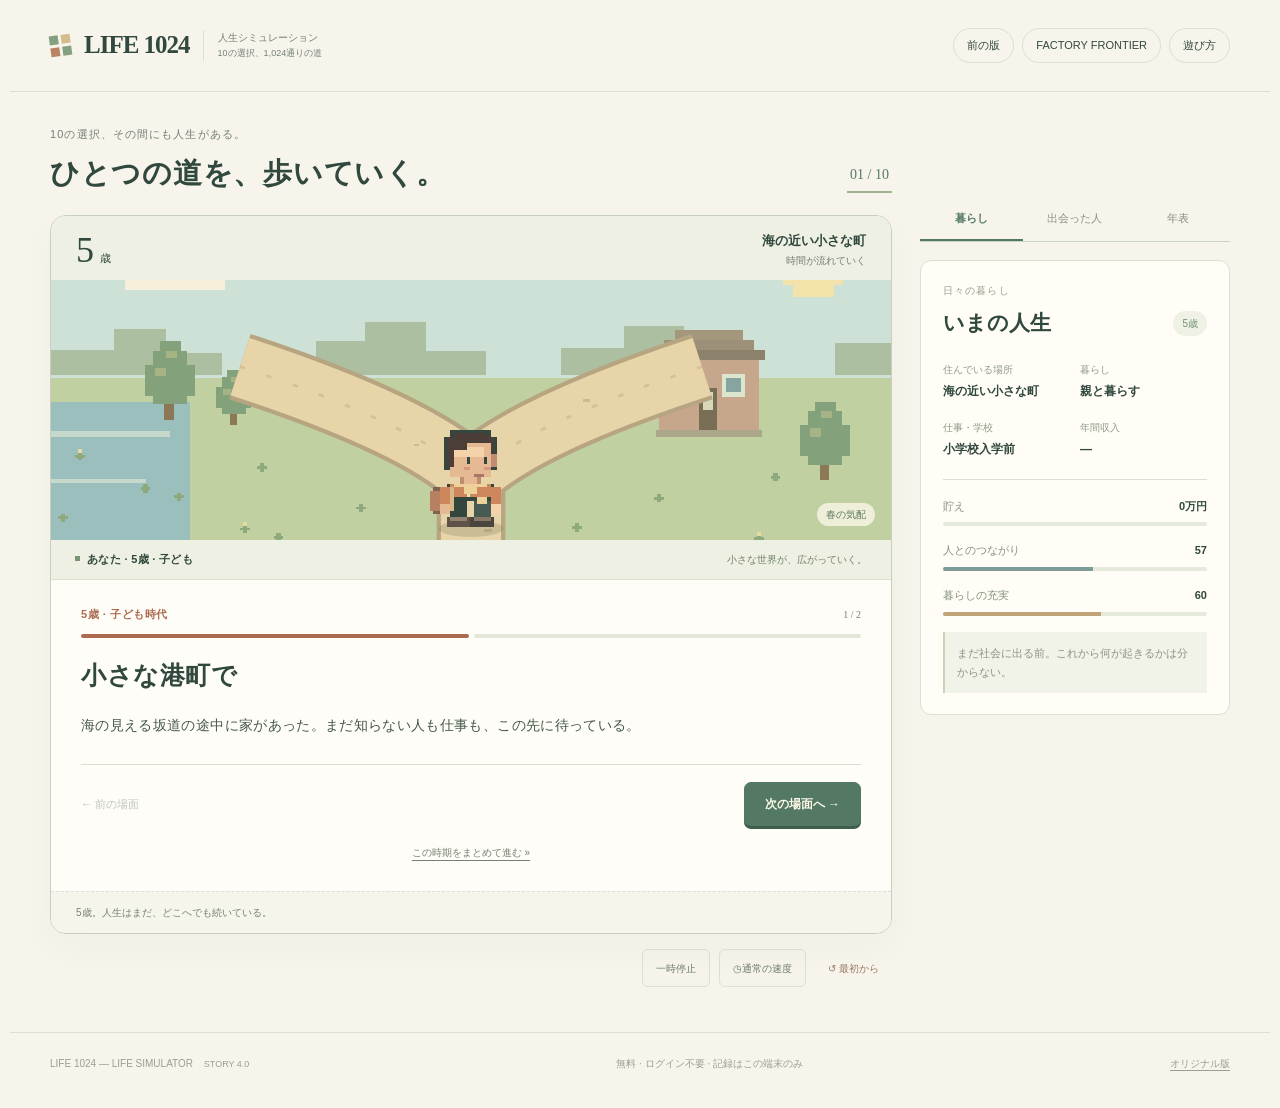
==== games/one-of-1024/index.html @ b49821a4 "Polish LIFE 1024 pixel world and reading UI; introduce characters before their story arcs" ====
<!doctype html>
<html lang="ja">
<head>
<meta charset="utf-8"><meta name="viewport" content="width=device-width,initial-scale=1">
<meta name="theme-color" content="#f3efe4">
<meta name="description" content="LIFE 1024 — 5歳から人生が自動で進み、10回の分かれ道から1,024通りの未来が生まれる無料の人生シミュレーション。ログイン不要。">
<title>LIFE 1024｜人生シミュレーション</title>
<link rel="stylesheet" href="./life-ui.css?v=4.0">
</head>
<body>
<div class="app">
<header class="topbar">
 <a class="brand" href="./"><span class="brand-icon" aria-hidden="true"><i></i><i></i><i></i><i></i></span><span class="brand-mark">LIFE 1024</span><span class="brand-detail">人生シミュレーション<small>10の選択、1,024通りの道</small></span></a>
 <div class="nav">
  <a href="./version-1-3.html" class="nav-item old-link">前の版</a>
  <a href="../../" class="nav-item parent-link">FACTORY FRONTIER</a>
  <button id="helpBtn" type="button" class="nav-item">遊び方</button>
 </div>
</header>
<main class="layout">
<section class="play" aria-label="人生の時間">
 <div class="play-top"><div><span class="eyebrow">10の選択、その間にも人生がある。</span><h1>ひとつの道を、歩いていく。</h1></div><span class="count" id="count">01 / 10</span></div>
 <div class="stage" id="stage" data-world="coast">

  <div class="stage-info"><div class="stage-date"><span id="age">5</span><small>歳</small></div><div class="stage-place"><strong id="place">小さな港町</strong><span id="phaseLabel">人生が始まる</span></div></div>
<div class="walker-scene" id="walkerScene" role="img" aria-label="人生の道を歩く主人公">
  <svg class="walker-road" viewBox="0 0 600 260" preserveAspectRatio="xMidYMid slice" aria-hidden="true">
    <g id="pixelLandscape" shape-rendering="crispEdges"></g>
    <path d="M300 277 V177 Q260 140 135 99 M300 177 Q340 140 465 99" fill="none" stroke="#b6a580" stroke-width="49"/>
    <path d="M300 277 V177 Q260 140 135 99 M300 177 Q340 140 465 99" fill="none" stroke="#e7d4a8" stroke-width="43"/>
    <path id="routeLeft" class="road-fork" d="M300 177 Q260 140 135 99"/>
    <path id="routeRight" class="road-fork" d="M300 177 Q340 140 465 99"/>
    <g fill="#ccba92" shape-rendering="crispEdges"><rect x="286" y="236" width="4" height="2"/><rect x="309" y="215" width="6" height="2"/><rect x="259" y="154" width="4" height="2"/><rect x="380" y="122" width="5" height="2"/></g>
    <g id="walkerPawn" transform="translate(300 226)"><ellipse cy="1" rx="23" ry="6" fill="#4d6049" opacity=".2"/><g id="walkerPixels" shape-rendering="crispEdges"></g></g>
  </svg>
  <span id="seasonLabel" class="season-label">春の気配</span>
 </div>
 <div class="avatar-ribbon"><span class="avatar-caption" id="avatarCaption">あなた · 5歳</span><span id="routeHint">まだ、どこへでも行ける。</span></div>
  <div id="travel" class="travel">
    <div class="scene-meta"><div class="travel-kicker" id="travelKicker">5歳 — あの日のこと</div><span id="beatCount" class="beat-count">1 / 2</span></div><div id="beatTrack" class="beat-track" aria-label="この時期の出来事"></div>
    <h2 id="travelTitle">まだ、どんな未来も知らない。</h2>
    <p id="travelBody"></p><button id="scenePerson" class="scene-person hidden" type="button"></button>
    <div class="travel-bottom"><button id="prevBeat" class="text-button" type="button">← 前の場面</button><button id="nextBeat" class="primary" type="button">次の場面へ →</button></div><button id="skip" class="skip" type="button">この時期をまとめて進む »</button>
  </div>
  <div id="fork" class="fork hidden">
    <div class="fork-caption" id="forkCaption">人生の分かれ道</div><h2 class="fork-head" id="forkHead">6歳 — 最初の分かれ道</h2>
    <button class="fork-card left" id="choice0" type="button"><span class="fork-index">A <span>左の道</span></span><strong id="choiceTitle0"></strong><span id="choiceSub0" class="fork-desc"></span><span class="fork-arrow">この道へ進む ↗</span></button>
    <button class="fork-card right" id="choice1" type="button"><span class="fork-index">B <span>右の道</span></span><strong id="choiceTitle1"></strong><span id="choiceSub1" class="fork-desc"></span><span class="fork-arrow">この道へ進む ↗</span></button>
    <p class="fork-question" id="forkQuestion">どちらの道を選ぶ？</p><button id="forkPerson" class="scene-person hidden" type="button"></button>
  </div>
  <div id="ending" class="ending hidden"><div class="ending-eyebrow">THE LIFE THAT HAPPENED</div><h2 id="endingTitle">一つの人生が終わった。</h2><p id="endingText"></p><div class="ending-actions"><button id="retry" class="primary" type="button">別の人生を生きる <span>↗</span></button><button id="compareBtn" class="ghost" type="button">前の人生と比較</button></div></div>
  <div class="road-footer" id="roadFooter">5歳のある日。人生はまだ、どこへでも続いている。</div>
 </div>
 <div class="understage"><div class="understory"><div class="under-kicker">いま起きたこと</div><p id="latest">時間が進むと、人生にいろいろなことが起きます。</p></div><div class="play-control"><button id="pause" class="speed-btn" type="button" aria-pressed="false">一時停止</button><button class="speed-btn" id="speed" type="button"><span id="speedSymbol">◷</span><span id="speedLabel">通常の速度</span></button><button class="sound-free" id="restart" type="button">↺ 最初から</button></div></div>
</section>
<aside class="sidebar" data-side="current">
 <div class="sidebar-tabs" role="tablist" aria-label="人生の情報"><button id="tab-current" role="tab" aria-controls="panel-current" aria-selected="true" data-panel="current">暮らし</button><button id="tab-people" role="tab" aria-controls="panel-people" aria-selected="false" data-panel="people" tabindex="-1">出会った人</button><button id="tab-journey" role="tab" aria-controls="panel-journey" aria-selected="false" data-panel="journey" tabindex="-1">年表</button></div>
 <section class="panel people" id="panel-people" role="tabpanel" aria-labelledby="tab-people" hidden><div class="panel-kicker">一緒に時間を重ねる人</div><h2>出会った人</h2><div id="castList"></div></section>
  <section class="panel current" id="panel-current" role="tabpanel" aria-labelledby="tab-current"><div class="panel-kicker">日々の暮らし</div><div class="panel-title"><h2>いまの人生</h2><span class="panel-age" id="sideAge">5歳</span></div>
   <div class="identity">
    <div><span>住んでいる場所</span><strong id="sidePlace">小さな港町</strong></div>
    <div><span>暮らし</span><strong id="sideHome">親と暮らす</strong></div>
    <div><span>仕事・学校</span><strong id="sideJob">小学校入学前</strong></div>
    <div><span>年間収入</span><strong id="sideIncome">—</strong></div>
   </div>
   <div class="vitals">
    <div class="vital"><div class="vital-head"><span>貯え</span><b id="saveValue">0万円</b></div><div class="vital-bar"><i id="saveBar"></i></div></div>
    <div class="vital"><div class="vital-head"><span>人とのつながり</span><b id="bondValue">62</b></div><div class="vital-bar"><i id="bondBar"></i></div></div>
    <div class="vital"><div class="vital-head"><span>暮らしの充実</span><b id="joyValue">65</b></div><div class="vital-bar"><i id="joyBar"></i></div></div>
   </div>
   <button id="peopleShortcut" class="people-shortcut hidden" type="button"></button><div class="life-snapshot" id="lifeSnapshot">まだ何者でもない。ここから人生が形になっていきます。</div>
  </section>
  <section class="panel journey" id="panel-journey" role="tabpanel" aria-labelledby="tab-journey" hidden><div class="panel-kicker">ここまでの年月</div><div class="panel-title"><h2>ここまでの道</h2><span class="found" id="found">0 / 1,024</span></div>
    <p class="journey-sub">通ってきた道を押すと、そこから別の人生へ進めます。</p>
    <div class="thread" id="thread"></div>
    <div class="chapters" id="chapters"><p class="empty">まだ人生の記録はありません。</p></div>
  </section>
  <section class="panel collection" id="comparisonPanel" hidden><div class="panel-kicker">もうひとつの人生</div><h2>もし別の道だったら</h2><p>結末まで到達すると、以前の人生と違いを比べられます。選んだ道の記録はこの端末に保存されます。</p><div id="compare" class="compare">初めての人生が進行中です。</div></section>
</aside>
</main>
<footer class="footer"><span>LIFE 1024 — LIFE SIMULATOR <small>STORY 4.0</small></span><span>無料 · ログイン不要 · 記録はこの端末のみ</span><a href="./classic.html">オリジナル版</a></footer>
</div>
<dialog id="helpDialog"><h2>遊び方</h2><p>主人公は年齢と職業に合わせて姿を変え、選んだ道へ歩きます。登場人物は出会いの場面から登場し、「出会った人」で紹介を読み返せます。人生は子ども時代から自動で進みます。「一時停止」で文章をゆっくり読めます。途中で道が二つに分かれたときだけ、どちらへ進むかを選びます。</p><p>選択は10回。幼少期から8つの物語へ分かれ、それぞれの7回の選択が暮らしと後の事件に残ります。8 × 128 ＝ 1,024通りの人生の記録が生まれます。共通する舞台や事件も、選んだ対応とその結果が異なります。</p><p>人間関係、暮らし、仕事、住む場所、お金は、過去の選択とその後の出来事で変わっていきます。「次の場面へ」で一つずつ進められます。「この時期をまとめて進む」で選択まで移動できます。</p><p>この版の記録は旧版と分けて保存されます。前の道を押すと、その地点から別の人生を生き直せます。過去の結果はブラウザーに保存されます。</p><button id="closeHelp" type="button" class="primary">閉じる</button></dialog>
<script src="./life-v2-data.js?v=2.1"></script>
<script src="./life-v3-stories.js?v=4.0"></script>
<script src="./life-connections.js?v=4.0"></script>
<script src="./life-world.js?v=4.0"></script>
<script src="./life-avatar.js?v=4.0"></script>
<script src="./life-v2.js?v=4.0"></script>
</body></html>
---- games/one-of-1024/life-ui.css ----
:root{--paper:#f7f4eb;--card:#fffdf7;--ink:#30483d;--muted:#748074;--line:#dedfd0;--green:#537964;--sage:#e4eadc;--rust:#ac6b50;--serif:Georgia,'Yu Mincho','Hiragino Mincho ProN',serif;--sans:'Hiragino Kaku Gothic ProN','Yu Gothic',Meiryo,sans-serif}
*{box-sizing:border-box}html{scroll-behavior:smooth}body{margin:0;background:var(--paper);color:var(--ink);font:14px/1.7 var(--sans);-webkit-font-smoothing:antialiased}button,a{-webkit-tap-highlight-color:transparent}button{font:inherit;cursor:pointer}button:disabled{cursor:default;opacity:.45}button:focus-visible,a:focus-visible{outline:3px solid #b47d51;outline-offset:4px}a{color:inherit;text-decoration:none}button{color:var(--ink)}.hidden,[hidden]{display:none!important}
.topbar{max-width:1260px;margin:auto;min-height:92px;padding:22px 40px;display:flex;align-items:center;justify-content:space-between;gap:20px;border-bottom:1px solid var(--line)}.brand{display:flex;gap:13px;align-items:center}.brand-mark{font-family:Georgia,serif;font-weight:bold;font-size:25px;letter-spacing:-1px}.brand-detail{font-size:10px;line-height:1.6;color:var(--muted);border-left:1px solid var(--line);padding-left:14px}.brand-detail small{display:block;font-size:9px}.brand-icon{display:grid;grid-template-columns:9px 9px;gap:3px;transform:rotate(-8deg)}.brand-icon i{width:9px;height:9px;background:#83a17e}.brand-icon i:nth-child(2){background:#d4bd8d}.brand-icon i:nth-child(3){background:#b98265}.nav{display:flex;gap:8px;align-items:center}.nav-item{border:1px solid var(--line);border-radius:20px;background:transparent;padding:7px 13px;font-size:11px}.nav-item:hover{background:var(--sage)}
.layout{max-width:1260px;margin:auto;padding:30px 40px 45px;display:grid;grid-template-columns:minmax(0,1fr) 310px;gap:28px;align-items:start}.play{min-width:0}.play-top{display:flex;align-items:end;justify-content:space-between;gap:12px;margin-bottom:22px}.eyebrow{font-size:11px;letter-spacing:.1em;color:var(--muted)}h1{font-family:var(--serif);font-weight:600;font-size:29px;letter-spacing:.025em;line-height:1.4;margin:7px 0 0}.count{white-space:nowrap;font-family:Georgia,serif;font-size:14px;color:var(--green);border-bottom:2px solid #a0b494;padding:5px 3px}.stage{border:1px solid #c8d0bd;border-radius:16px;overflow:hidden;background:var(--card);box-shadow:0 14px 36px #354f3c08;position:relative;isolation:isolate}
.stage-info{display:flex;align-items:center;justify-content:space-between;gap:14px;padding:14px 25px 11px;background:#edf0e2}.stage-date{display:flex;align-items:baseline;gap:6px}.stage-date span{font-family:Georgia,serif;font-size:36px;line-height:1}.stage-date small{font-size:11px}.stage-place{text-align:right;display:flex;flex-direction:column}.stage-place strong{font-size:13px;font-weight:600}.stage-place span{font-size:10px;color:var(--muted)}
.walker-scene{height:260px;position:relative;background:#c0d0a1;overflow:hidden}.walker-road{width:100%;height:100%;display:block}.road-fork{fill:none;stroke:#c9b78f;stroke-width:2;stroke-dasharray:4 16;opacity:.65}.road-fork.chosen{stroke:#b77d57;stroke-width:7;stroke-dasharray:0;opacity:.85}#walkerPixels{image-rendering:pixelated}.season-label{position:absolute;right:16px;bottom:14px;padding:3px 9px;border-radius:12px;font-size:10px;background:#f9f5e8cd;color:#5e7860}.avatar-ribbon{display:flex;align-items:center;justify-content:space-between;gap:8px;background:#edf0e2;padding:10px 24px;border-bottom:1px solid #dce1ce;font-size:11px}.avatar-caption{font-weight:700;letter-spacing:.03em}.avatar-caption:before{content:'';display:inline-block;width:5px;height:5px;margin:0 7px 2px 0;background:#789676}.avatar-ribbon #routeHint{font-size:10px;color:#73806b}.pixel-clouds{animation:cloudDrift 22s ease-in-out infinite alternate}@keyframes cloudDrift{to{transform:translateX(12px)}}
.travel{padding:25px 30px 19px;min-height:306px}.scene-meta{display:flex;justify-content:space-between;align-items:center;gap:12px}.travel-kicker{color:var(--rust);font-size:11px;font-weight:700;letter-spacing:.05em}.beat-count{font-size:10px;color:var(--muted);font-family:Georgia,serif}.beat-track{display:flex;gap:5px;margin-top:10px}.beat-dot{height:4px;border-radius:4px;flex:1;background:#e5e6da}.beat-dot.done{background:#adba9c}.beat-dot.current{background:var(--rust)}.travel h2{font-family:var(--serif);font-size:25px;font-weight:600;line-height:1.55;margin:19px 0 15px;letter-spacing:.02em}.travel p,.fork-question{font-size:14px;line-height:2.1;white-space:pre-line;letter-spacing:.025em;margin:0;color:#45594b}.travel-bottom{display:flex;align-items:center;justify-content:space-between;gap:12px;margin-top:24px;padding-top:17px;border-top:1px solid var(--line)}.primary{border:1px solid var(--green);border-radius:7px;background:var(--green);color:#fff9e9;padding:11px 20px;min-height:44px;font-size:12px;font-weight:600;box-shadow:0 3px 0 #3f5e4c}.primary:hover{background:#436852}.text-button,.skip{border:0;background:none;color:var(--muted);font-size:11px;padding:9px 0;min-height:40px}.skip{display:block;margin:6px auto 0;font-size:10px;text-decoration:underline;text-underline-offset:4px}.text-button:hover,.skip:hover{color:var(--ink)}
.scene-person{display:flex;align-items:center;gap:11px;padding:9px 13px;margin-top:18px;border:1px solid #e0dfd0;border-radius:8px;background:#f4f1e6;text-align:left;width:100%;font-size:12px}.scene-person svg{height:39px;width:39px;background:#dddcc4;border-radius:6px;flex-shrink:0}.scene-person strong{display:block;font-size:12px}.scene-person small{display:block;font-size:10px;color:var(--muted)}.scene-person:after{content:'紹介を見る →';margin-left:auto;font-size:10px;white-space:nowrap;color:var(--green)}
.fork{display:grid;grid-template-columns:1fr 1fr;gap:12px 16px;padding:26px 28px 25px}.fork-caption{grid-row:1;grid-column:1/-1;color:var(--rust);font-size:11px;letter-spacing:.1em}.fork-head{grid-row:2;grid-column:1/-1;font-family:var(--serif);font-size:23px;font-weight:600;line-height:1.55;margin:0}.fork-question{grid-row:3;grid-column:1/-1;margin:2px 0 5px}.fork .scene-person{grid-row:4;grid-column:1/-1;margin:0 0 7px}.fork-card{grid-row:5;display:flex;flex-direction:column;gap:12px;align-items:flex-start;text-align:left;background:#fbf8ed;border:1px solid #d3d6c4;border-top:3px solid #bc8967;border-radius:8px;padding:17px;min-height:204px;transition:transform .15s,box-shadow .15s,background .15s}.fork-card.right{border-top-color:#799a80}.fork-card:hover{transform:translateY(-3px);box-shadow:0 6px 18px #4f604215;background:#fffdf5}.fork-index{font-family:Georgia,serif;font-size:16px;color:#a56d50;display:flex;align-items:center;gap:9px}.fork-index span{font-family:var(--sans);font-size:10px;color:var(--muted)}.right .fork-index{color:#5c8065}.fork-card strong{font-family:var(--sans);font-size:14px;font-weight:600;line-height:1.6}.fork-desc{font-size:12px;line-height:1.8;color:#738071}.fork-arrow{margin-top:auto;font-size:11px;color:var(--green);border-top:1px solid #e0e2d3;padding-top:11px;width:100%}.stage.walking .fork-card{opacity:.5;pointer-events:none}.road-footer{border-top:1px dashed #dce0d0;color:#77816f;padding:12px 25px;font-size:10px;background:#f5f5eb;white-space:normal;line-height:1.7}
.understage{margin-top:15px}.understory{display:none}.play-control{display:flex;justify-content:flex-end;flex-wrap:wrap;align-items:center;gap:9px}.speed-btn,.sound-free{border:1px solid var(--line);background:#f6f4e9;border-radius:6px;min-height:38px;padding:8px 13px;font-size:10px;color:#6c7b6b}.speed-btn[aria-pressed=true]{background:#e6ebda;color:#496848}.sound-free{border:0;background:none;color:#9c7964}.speed-btn:hover{background:#e8ecdd}
.sidebar{padding-top:76px;min-width:0}.sidebar-tabs{display:flex;border-bottom:1px solid #cbd4c2;margin-bottom:18px;gap:0}.sidebar-tabs button{flex:1;border:0;border-bottom:2px solid transparent;background:none;color:#8a9182;padding:11px 5px;font-size:11px}.sidebar-tabs button[aria-selected=true]{color:var(--green);border-bottom-color:var(--green);font-weight:bold}.panel{padding:21px 22px;border:1px solid var(--line);border-radius:11px;background:#fffdf6}.panel-kicker{font-size:10px;color:#9a9e8d;letter-spacing:.11em}.panel-title{display:flex;justify-content:space-between;gap:8px;align-items:center;margin:7px 0 20px}.panel h2{font-family:var(--serif);font-size:21px;font-weight:600;margin:6px 0 15px}.panel-title h2{margin:0}.panel-age,.found{font-size:10px;color:#729072;background:#eef1e4;padding:4px 9px;border-radius:14px;white-space:nowrap}.identity{display:grid;grid-template-columns:1fr 1fr;gap:17px 10px;padding-bottom:20px;border-bottom:1px solid var(--line)}.identity span{display:block;font-size:10px;color:#919989;margin-bottom:4px}.identity strong{display:block;font-size:12px;font-weight:600;line-height:1.6}.vitals{padding-top:17px}.vital{margin-bottom:15px}.vital-head{display:flex;justify-content:space-between;align-items:baseline;gap:6px;font-size:11px}.vital-head span{color:#87917f}.vital-head b{font-weight:600;text-align:right;font-size:11px}.vital-bar{height:4px;border-radius:3px;background:#e6eadc;margin-top:7px;overflow:hidden}.vital-bar i{display:block;width:0;height:100%;background:#8aa885;transition:width .3s}.vital:nth-child(2) i{background:#7c9d97}.vital:nth-child(3) i{background:#bea477}.life-snapshot{background:#f2f3e8;color:#8b937f;padding:12px;font-size:11px;margin-top:16px;border-left:2px solid #c8d3b7}.people-shortcut{display:flex;align-items:center;gap:9px;padding:10px;border:1px solid #e3e2d4;border-radius:7px;background:none;width:100%;font-size:11px;text-align:left}.people-shortcut svg{width:36px;height:36px;background:#e5dec6;border-radius:5px}.people-shortcut small{display:block;color:var(--muted);font-size:10px}
.cast-card{margin-top:14px}.cast-top{display:flex;align-items:center;gap:12px;padding-bottom:17px;border-bottom:1px solid var(--line)}.cast-top svg{width:64px;height:64px;background:#e5dec6;border-radius:10px}.cast-top h3{margin:0;font-size:20px}.cast-top small{font-size:11px;color:#8a8f7c}.cast-tag{display:inline-block;font-size:10px;color:#678566;background:#edf1e3;border-radius:10px;padding:3px 9px;margin-top:6px}.cast-card dl{font-size:11px;margin:17px 0}.cast-card dt{color:#98a08e;margin-top:12px}.cast-card dd{margin:3px 0 0;font-size:12px}.cast-card p{font-size:12px;line-height:1.9;color:#73816d}.cast-recollection{border-left:2px solid #c9d4b8;padding-left:12px}.empty{font-size:12px;color:#8e9685;line-height:2}
.journey-sub{font-size:11px;color:#949c88;margin:0 0 17px}.thread{display:flex;gap:3px;justify-content:space-between;margin-bottom:23px}.thread-node{padding:0;border:0;background:none;display:flex;flex-direction:column;gap:5px;align-items:center;flex:1;min-width:0}.thread-node b{display:grid;place-items:center;border-radius:50%;border:1px solid #dce0d0;width:21px;height:21px;font:11px Georgia,serif;color:#97a18b;background:#f7f7ed}.thread-node small{font-size:8px;color:#919a85;white-space:nowrap}.thread-node.done b{background:#8ca789;color:white;border-color:transparent}.thread-node.active b{background:#b78262;color:white;border-color:transparent}.thread-node:disabled{opacity:1}.chapters{max-height:560px;overflow:auto;padding-right:7px;scrollbar-width:thin;scrollbar-color:#ced7bf transparent}.chapter{display:grid;grid-template-columns:37px 1fr;gap:10px;padding:14px 0;border-top:1px solid #e8e8db}.chapter-age{font-size:10px;color:#ad7f60}.chapter strong{display:block;font-size:11px;font-weight:600}.chapter p{font-size:10px;line-height:1.9;color:#929985;margin:7px 0;white-space:pre-line}.chapter.meeting{background:#f2f3e7}.chapter.meeting strong{color:#6b8c66}
.collection{margin-top:16px}.collection p{font-size:11px;color:#8c9582}.compare{font-size:11px}.compare-names{display:grid;grid-template-columns:1fr 1fr;gap:12px}.compare-names div{background:#f1f3e8;padding:10px}.compare-names small{display:block;color:#8c9b80;font-size:9px}.compare-names strong{font-size:11px;line-height:1.7;display:block}.compare-values>div{display:flex;justify-content:space-between;gap:12px;margin:14px 0;font-size:10px}.compare-values span{color:#87927c}.compare-turns{max-height:260px;overflow:auto}.ending{padding:30px}.ending-eyebrow{font:11px Georgia,serif;letter-spacing:.14em;color:var(--rust)}.ending h2{font-family:var(--serif);font-size:27px;line-height:1.6;font-weight:600}.ending p{font-size:13px;line-height:2.1;white-space:pre-line;color:#66755e}.ending-actions{display:flex;flex-wrap:wrap;gap:12px;margin-top:25px}.ghost{border:1px solid #aebc9e;background:none;border-radius:7px;padding:11px 16px;font-size:12px}.footer{max-width:1260px;margin:auto;border-top:1px solid var(--line);padding:22px 40px 35px;display:flex;justify-content:space-between;gap:12px;color:#99a08e;font-size:10px}.footer small{font-size:9px;margin-left:8px}.footer a{text-decoration:underline;text-underline-offset:3px}dialog{max-width:500px;width:90%;border:1px solid #cbd1ba;border-radius:13px;background:var(--card);padding:28px;color:var(--ink)}dialog::backdrop{background:#314b3c66;backdrop-filter:blur(3px)}dialog h2{font-family:var(--serif)}dialog p{font-size:13px;line-height:2}
@media(min-width:1350px){.layout{grid-template-columns:minmax(0,1fr) 330px}}
@media(max-width:1000px){.layout{padding:25px;gap:20px;grid-template-columns:minmax(0,1fr) 280px}.topbar{padding:20px 25px}.panel{padding:17px}.travel{padding:22px}.fork{padding:22px;gap:12px}.fork-card{padding:13px}.walker-scene{height:235px}h1{font-size:24px}.parent-link{display:none}.sidebar{padding-top:68px}}
@media(max-width:780px){.layout{grid-template-columns:1fr;max-width:640px;padding:20px}.topbar{padding:17px 20px;min-height:76px}.sidebar{padding-top:0}.sidebar-tabs{margin-bottom:12px}.panel{padding:22px}.sidebar-tabs button{padding:13px 6px;font-size:12px}.play-top{margin-bottom:17px}.brand-detail{display:none}.brand-mark{font-size:23px}.walker-scene{height:240px}.footer{padding:20px;flex-wrap:wrap}.collection{margin-top:14px}}
@media(max-width:440px){.topbar{padding:16px}.brand{gap:9px}.brand-mark{font-size:21px}.brand-icon{grid-template-columns:7px 7px;gap:2px}.brand-icon i{width:7px;height:7px}.nav{gap:5px}.nav-item{padding:6px 9px;font-size:10px}.layout{padding:18px 13px 30px;gap:24px}h1{font-size:23px;letter-spacing:0}.eyebrow{font-size:10px;letter-spacing:.035em}.count{font-size:12px}.stage{border-radius:12px}.stage-info{padding:13px 17px 10px}.stage-date span{font-size:31px}.stage-place strong{font-size:12px}.walker-scene{height:200px}.avatar-ribbon{padding:9px 15px}.avatar-caption{font-size:10px}#routeHint{max-width:115px;text-align:right;font-size:9px!important}.travel{padding:21px 20px 13px;min-height:310px}.travel h2{font-size:22px;margin:16px 0 13px}.travel p,.fork-question{font-size:13px;line-height:2.05}.travel-bottom{margin-top:20px;gap:10px}.primary{font-size:11px;padding:10px 15px}.fork{padding:20px 17px;gap:12px}.fork-head{font-size:21px}.fork-card{padding:13px 11px;gap:10px;min-height:215px}.fork-card strong{font-size:13px}.fork-desc{font-size:11px}.scene-person:after{font-size:9px}.scene-person{padding:8px 10px;gap:9px}.scene-person small{font-size:9px}.road-footer{padding:11px 17px;font-size:9px}.play-control{justify-content:space-between;gap:4px}.speed-btn,.sound-free{font-size:10px;padding:7px 10px}.ending{padding:23px}.ending h2{font-size:24px}}
@media(prefers-reduced-motion:reduce){html{scroll-behavior:auto}*,*:before,*:after{animation:none!important;transition:none!important}}
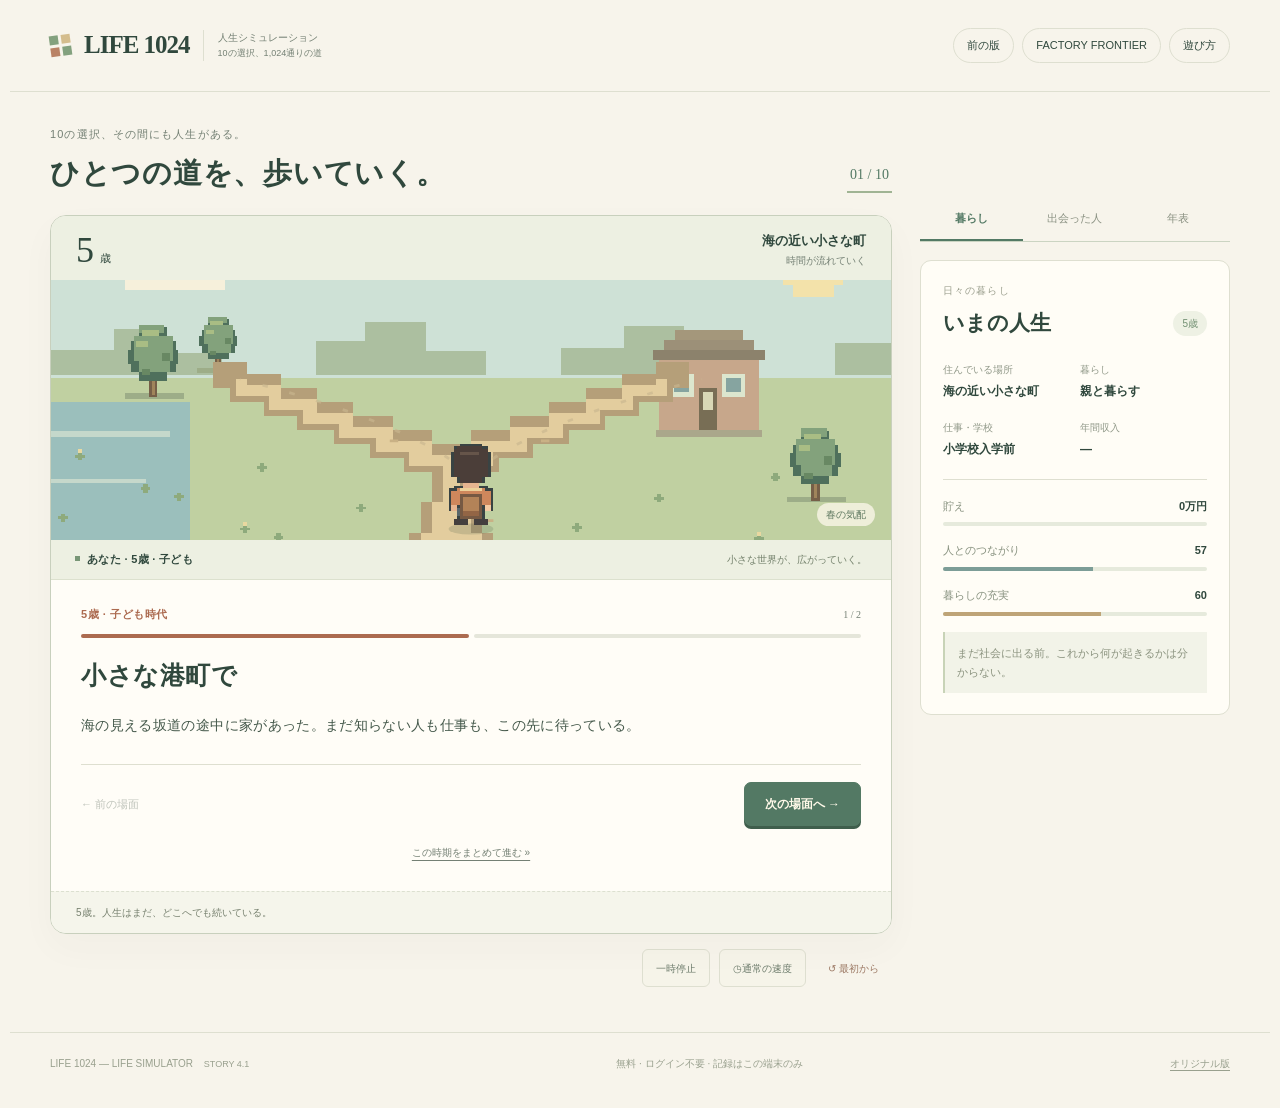
==== commit 5e106bdd: "Refine LIFE 1024 pixel characters, directional walking and perspective paths" ====
--- a/games/one-of-1024/index.html
+++ b/games/one-of-1024/index.html
@@ -5,7 +5,7 @@
 <meta name="theme-color" content="#f3efe4">
 <meta name="description" content="LIFE 1024 — 5歳から人生が自動で進み、10回の分かれ道から1,024通りの未来が生まれる無料の人生シミュレーション。ログイン不要。">
 <title>LIFE 1024｜人生シミュレーション</title>
-<link rel="stylesheet" href="./life-ui.css?v=4.0">
+<link rel="stylesheet" href="./life-ui.css?v=4.1">
 </head>
 <body>
 <div class="app">
@@ -26,12 +26,12 @@
 <div class="walker-scene" id="walkerScene" role="img" aria-label="人生の道を歩く主人公">
   <svg class="walker-road" viewBox="0 0 600 260" preserveAspectRatio="xMidYMid slice" aria-hidden="true">
     <g id="pixelLandscape" shape-rendering="crispEdges"></g>
-    <path d="M300 277 V177 Q260 140 135 99 M300 177 Q340 140 465 99" fill="none" stroke="#b6a580" stroke-width="49"/>
-    <path d="M300 277 V177 Q260 140 135 99 M300 177 Q340 140 465 99" fill="none" stroke="#e7d4a8" stroke-width="43"/>
-    <path id="routeLeft" class="road-fork" d="M300 177 Q260 140 135 99"/>
-    <path id="routeRight" class="road-fork" d="M300 177 Q340 140 465 99"/>
-    <g fill="#ccba92" shape-rendering="crispEdges"><rect x="286" y="236" width="4" height="2"/><rect x="309" y="215" width="6" height="2"/><rect x="259" y="154" width="4" height="2"/><rect x="380" y="122" width="5" height="2"/></g>
-    <g id="walkerPawn" transform="translate(300 226)"><ellipse cy="1" rx="23" ry="6" fill="#4d6049" opacity=".2"/><g id="walkerPixels" shape-rendering="crispEdges"></g></g>
+    <path shape-rendering="crispEdges" d="M248 [base64]" fill="#b59f79"/>
+    <path shape-rendering="crispEdges" d="M256 [base64]" fill="#e3cd9e"/>
+    <path id="routeLeft" class="road-fork" d="M300 177 Q260 140 135 108"/>
+    <path id="routeRight" class="road-fork" d="M300 177 Q340 140 465 108"/>
+    <g fill="#c9b185"><path d="M286 232h8v2h-8z M310 208h6v2h-6z M296 190h4v2h-4z M242 151h6v2h-6z M350 151h6v2h-6z"/></g>
+    <g id="walkerPawn" transform="translate(300 226)"><ellipse cy="1" rx="16" ry="4" fill="#4d6049" opacity=".2"/><g id="walkerPixels" shape-rendering="crispEdges"></g></g>
   </svg>
   <span id="seasonLabel" class="season-label">春の気配</span>
  </div>
@@ -78,13 +78,13 @@
   <section class="panel collection" id="comparisonPanel" hidden><div class="panel-kicker">もうひとつの人生</div><h2>もし別の道だったら</h2><p>結末まで到達すると、以前の人生と違いを比べられます。選んだ道の記録はこの端末に保存されます。</p><div id="compare" class="compare">初めての人生が進行中です。</div></section>
 </aside>
 </main>
-<footer class="footer"><span>LIFE 1024 — LIFE SIMULATOR <small>STORY 4.0</small></span><span>無料 · ログイン不要 · 記録はこの端末のみ</span><a href="./classic.html">オリジナル版</a></footer>
+<footer class="footer"><span>LIFE 1024 — LIFE SIMULATOR <small>STORY 4.1</small></span><span>無料 · ログイン不要 · 記録はこの端末のみ</span><a href="./classic.html">オリジナル版</a></footer>
 </div>
 <dialog id="helpDialog"><h2>遊び方</h2><p>主人公は年齢と職業に合わせて姿を変え、選んだ道へ歩きます。登場人物は出会いの場面から登場し、「出会った人」で紹介を読み返せます。人生は子ども時代から自動で進みます。「一時停止」で文章をゆっくり読めます。途中で道が二つに分かれたときだけ、どちらへ進むかを選びます。</p><p>選択は10回。幼少期から8つの物語へ分かれ、それぞれの7回の選択が暮らしと後の事件に残ります。8 × 128 ＝ 1,024通りの人生の記録が生まれます。共通する舞台や事件も、選んだ対応とその結果が異なります。</p><p>人間関係、暮らし、仕事、住む場所、お金は、過去の選択とその後の出来事で変わっていきます。「次の場面へ」で一つずつ進められます。「この時期をまとめて進む」で選択まで移動できます。</p><p>この版の記録は旧版と分けて保存されます。前の道を押すと、その地点から別の人生を生き直せます。過去の結果はブラウザーに保存されます。</p><button id="closeHelp" type="button" class="primary">閉じる</button></dialog>
 <script src="./life-v2-data.js?v=2.1"></script>
-<script src="./life-v3-stories.js?v=4.0"></script>
-<script src="./life-connections.js?v=4.0"></script>
-<script src="./life-world.js?v=4.0"></script>
-<script src="./life-avatar.js?v=4.0"></script>
-<script src="./life-v2.js?v=4.0"></script>
+<script src="./life-v3-stories.js?v=4.1"></script>
+<script src="./life-connections.js?v=4.1"></script>
+<script src="./life-world.js?v=4.1"></script>
+<script src="./life-avatar.js?v=4.1"></script>
+<script src="./life-v2.js?v=4.1"></script>
 </body></html>
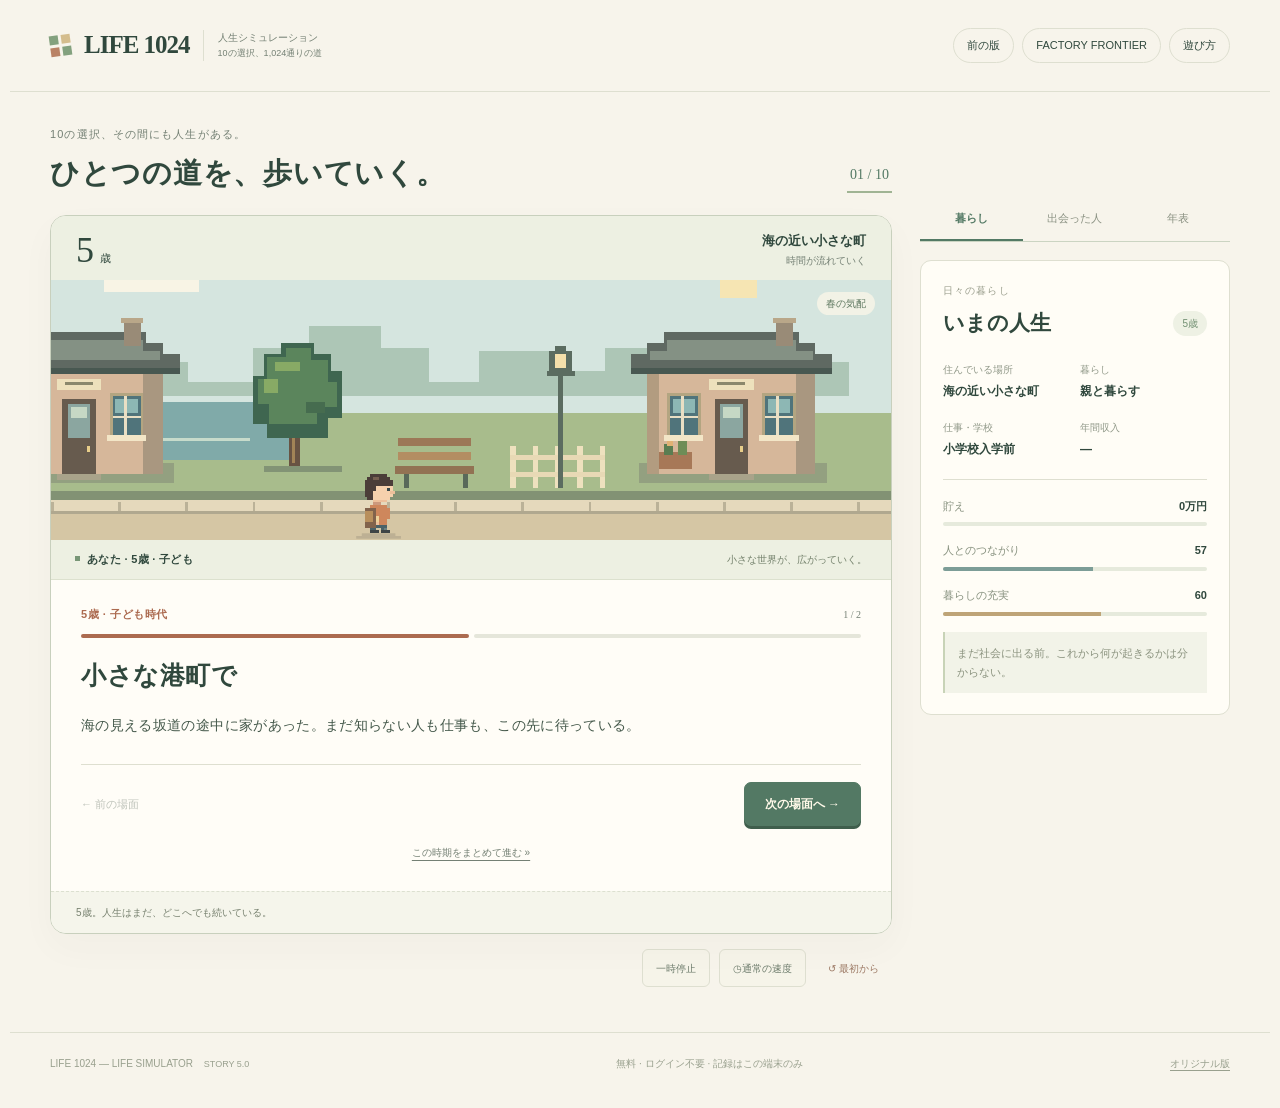
==== commit 2ee30b10: "Rebuild LIFE 1024 art as a side-on town with new compact pixel characters" ====
--- a/games/one-of-1024/index.html
+++ b/games/one-of-1024/index.html
@@ -5,7 +5,7 @@
 <meta name="theme-color" content="#f3efe4">
 <meta name="description" content="LIFE 1024 — 5歳から人生が自動で進み、10回の分かれ道から1,024通りの未来が生まれる無料の人生シミュレーション。ログイン不要。">
 <title>LIFE 1024｜人生シミュレーション</title>
-<link rel="stylesheet" href="./life-ui.css?v=4.1">
+<link rel="stylesheet" href="./life-ui.css?v=5.0">
 </head>
 <body>
 <div class="app">
@@ -26,12 +26,9 @@
 <div class="walker-scene" id="walkerScene" role="img" aria-label="人生の道を歩く主人公">
   <svg class="walker-road" viewBox="0 0 600 260" preserveAspectRatio="xMidYMid slice" aria-hidden="true">
     <g id="pixelLandscape" shape-rendering="crispEdges"></g>
-    <path shape-rendering="crispEdges" d="M248 [base64]" fill="#b59f79"/>
-    <path shape-rendering="crispEdges" d="M256 [base64]" fill="#e3cd9e"/>
-    <path id="routeLeft" class="road-fork" d="M300 177 Q260 140 135 108"/>
-    <path id="routeRight" class="road-fork" d="M300 177 Q340 140 465 108"/>
-    <g fill="#c9b185"><path d="M286 232h8v2h-8z M310 208h6v2h-6z M296 190h4v2h-4z M242 151h6v2h-6z M350 151h6v2h-6z"/></g>
-    <g id="walkerPawn" transform="translate(300 226)"><ellipse cy="1" rx="16" ry="4" fill="#4d6049" opacity=".2"/><g id="walkerPixels" shape-rendering="crispEdges"></g></g>
+    <path id="routeLeft" class="road-fork" d="M288 225H196"/>
+    <path id="routeRight" class="road-fork" d="M312 225H404"/>
+    <g id="walkerPawn" transform="translate(300 218)"><path d="M-12 0h24v2h4v2h-32v-2h4z" fill="#514d49" opacity=".18"/><g id="walkerPixels" shape-rendering="crispEdges"></g></g>
   </svg>
   <span id="seasonLabel" class="season-label">春の気配</span>
  </div>
@@ -78,13 +75,13 @@
   <section class="panel collection" id="comparisonPanel" hidden><div class="panel-kicker">もうひとつの人生</div><h2>もし別の道だったら</h2><p>結末まで到達すると、以前の人生と違いを比べられます。選んだ道の記録はこの端末に保存されます。</p><div id="compare" class="compare">初めての人生が進行中です。</div></section>
 </aside>
 </main>
-<footer class="footer"><span>LIFE 1024 — LIFE SIMULATOR <small>STORY 4.1</small></span><span>無料 · ログイン不要 · 記録はこの端末のみ</span><a href="./classic.html">オリジナル版</a></footer>
+<footer class="footer"><span>LIFE 1024 — LIFE SIMULATOR <small>STORY 5.0</small></span><span>無料 · ログイン不要 · 記録はこの端末のみ</span><a href="./classic.html">オリジナル版</a></footer>
 </div>
 <dialog id="helpDialog"><h2>遊び方</h2><p>主人公は年齢と職業に合わせて姿を変え、選んだ道へ歩きます。登場人物は出会いの場面から登場し、「出会った人」で紹介を読み返せます。人生は子ども時代から自動で進みます。「一時停止」で文章をゆっくり読めます。途中で道が二つに分かれたときだけ、どちらへ進むかを選びます。</p><p>選択は10回。幼少期から8つの物語へ分かれ、それぞれの7回の選択が暮らしと後の事件に残ります。8 × 128 ＝ 1,024通りの人生の記録が生まれます。共通する舞台や事件も、選んだ対応とその結果が異なります。</p><p>人間関係、暮らし、仕事、住む場所、お金は、過去の選択とその後の出来事で変わっていきます。「次の場面へ」で一つずつ進められます。「この時期をまとめて進む」で選択まで移動できます。</p><p>この版の記録は旧版と分けて保存されます。前の道を押すと、その地点から別の人生を生き直せます。過去の結果はブラウザーに保存されます。</p><button id="closeHelp" type="button" class="primary">閉じる</button></dialog>
 <script src="./life-v2-data.js?v=2.1"></script>
-<script src="./life-v3-stories.js?v=4.1"></script>
-<script src="./life-connections.js?v=4.1"></script>
-<script src="./life-world.js?v=4.1"></script>
-<script src="./life-avatar.js?v=4.1"></script>
-<script src="./life-v2.js?v=4.1"></script>
+<script src="./life-v3-stories.js?v=5.0"></script>
+<script src="./life-connections.js?v=5.0"></script>
+<script src="./life-world.js?v=5.0"></script>
+<script src="./life-avatar.js?v=5.0"></script>
+<script src="./life-v2.js?v=5.0"></script>
 </body></html>
--- a/games/one-of-1024/life-ui.css
+++ b/games/one-of-1024/life-ui.css
@@ -3,7 +3,7 @@
 .topbar{max-width:1260px;margin:auto;min-height:92px;padding:22px 40px;display:flex;align-items:center;justify-content:space-between;gap:20px;border-bottom:1px solid var(--line)}.brand{display:flex;gap:13px;align-items:center}.brand-mark{font-family:Georgia,serif;font-weight:bold;font-size:25px;letter-spacing:-1px}.brand-detail{font-size:10px;line-height:1.6;color:var(--muted);border-left:1px solid var(--line);padding-left:14px}.brand-detail small{display:block;font-size:9px}.brand-icon{display:grid;grid-template-columns:9px 9px;gap:3px;transform:rotate(-8deg)}.brand-icon i{width:9px;height:9px;background:#83a17e}.brand-icon i:nth-child(2){background:#d4bd8d}.brand-icon i:nth-child(3){background:#b98265}.nav{display:flex;gap:8px;align-items:center}.nav-item{border:1px solid var(--line);border-radius:20px;background:transparent;padding:7px 13px;font-size:11px}.nav-item:hover{background:var(--sage)}
 .layout{max-width:1260px;margin:auto;padding:30px 40px 45px;display:grid;grid-template-columns:minmax(0,1fr) 310px;gap:28px;align-items:start}.play{min-width:0}.play-top{display:flex;align-items:end;justify-content:space-between;gap:12px;margin-bottom:22px}.eyebrow{font-size:11px;letter-spacing:.1em;color:var(--muted)}h1{font-family:var(--serif);font-weight:600;font-size:29px;letter-spacing:.025em;line-height:1.4;margin:7px 0 0}.count{white-space:nowrap;font-family:Georgia,serif;font-size:14px;color:var(--green);border-bottom:2px solid #a0b494;padding:5px 3px}.stage{border:1px solid #c8d0bd;border-radius:16px;overflow:hidden;background:var(--card);box-shadow:0 14px 36px #354f3c08;position:relative;isolation:isolate}
 .stage-info{display:flex;align-items:center;justify-content:space-between;gap:14px;padding:14px 25px 11px;background:#edf0e2}.stage-date{display:flex;align-items:baseline;gap:6px}.stage-date span{font-family:Georgia,serif;font-size:36px;line-height:1}.stage-date small{font-size:11px}.stage-place{text-align:right;display:flex;flex-direction:column}.stage-place strong{font-size:13px;font-weight:600}.stage-place span{font-size:10px;color:var(--muted)}
-.walker-scene{height:260px;position:relative;background:#c0d0a1;overflow:hidden}.walker-road{width:100%;height:100%;display:block}.road-fork{fill:none;stroke:#c9b78f;stroke-width:2;stroke-dasharray:4 16;opacity:.65}.road-fork.chosen{stroke:#b77d57;stroke-width:7;stroke-dasharray:0;opacity:.85}#walkerPixels{image-rendering:pixelated}.season-label{position:absolute;right:16px;bottom:14px;padding:3px 9px;border-radius:12px;font-size:10px;background:#f9f5e8cd;color:#5e7860}.avatar-ribbon{display:flex;align-items:center;justify-content:space-between;gap:8px;background:#edf0e2;padding:10px 24px;border-bottom:1px solid #dce1ce;font-size:11px}.avatar-caption{font-weight:700;letter-spacing:.03em}.avatar-caption:before{content:'';display:inline-block;width:5px;height:5px;margin:0 7px 2px 0;background:#789676}.avatar-ribbon #routeHint{font-size:10px;color:#73806b}.pixel-clouds{animation:cloudDrift 22s ease-in-out infinite alternate}@keyframes cloudDrift{to{transform:translateX(12px)}}
+.walker-scene{height:260px;position:relative;background:#c0d0a1;overflow:hidden}.walker-road{width:100%;height:100%;display:block}.road-fork{fill:none;stroke:#b29264;stroke-width:2;stroke-dasharray:2 8;opacity:0}.road-fork.chosen{stroke:#a77b4d;stroke-width:2;stroke-dasharray:4 6;opacity:.65}#walkerPixels{image-rendering:pixelated}.season-label{position:absolute;right:16px;top:12px;bottom:auto;padding:3px 9px;border-radius:12px;font-size:10px;background:#f9f5e8cd;color:#5e7860}.avatar-ribbon{display:flex;align-items:center;justify-content:space-between;gap:8px;background:#edf0e2;padding:10px 24px;border-bottom:1px solid #dce1ce;font-size:11px}.avatar-caption{font-weight:700;letter-spacing:.03em}.avatar-caption:before{content:'';display:inline-block;width:5px;height:5px;margin:0 7px 2px 0;background:#789676}.avatar-ribbon #routeHint{font-size:10px;color:#73806b}.pixel-clouds{animation:cloudDrift 22s ease-in-out infinite alternate}@keyframes cloudDrift{to{transform:translateX(12px)}}
 .travel{padding:25px 30px 19px;min-height:306px}.scene-meta{display:flex;justify-content:space-between;align-items:center;gap:12px}.travel-kicker{color:var(--rust);font-size:11px;font-weight:700;letter-spacing:.05em}.beat-count{font-size:10px;color:var(--muted);font-family:Georgia,serif}.beat-track{display:flex;gap:5px;margin-top:10px}.beat-dot{height:4px;border-radius:4px;flex:1;background:#e5e6da}.beat-dot.done{background:#adba9c}.beat-dot.current{background:var(--rust)}.travel h2{font-family:var(--serif);font-size:25px;font-weight:600;line-height:1.55;margin:19px 0 15px;letter-spacing:.02em}.travel p,.fork-question{font-size:14px;line-height:2.1;white-space:pre-line;letter-spacing:.025em;margin:0;color:#45594b}.travel-bottom{display:flex;align-items:center;justify-content:space-between;gap:12px;margin-top:24px;padding-top:17px;border-top:1px solid var(--line)}.primary{border:1px solid var(--green);border-radius:7px;background:var(--green);color:#fff9e9;padding:11px 20px;min-height:44px;font-size:12px;font-weight:600;box-shadow:0 3px 0 #3f5e4c}.primary:hover{background:#436852}.text-button,.skip{border:0;background:none;color:var(--muted);font-size:11px;padding:9px 0;min-height:40px}.skip{display:block;margin:6px auto 0;font-size:10px;text-decoration:underline;text-underline-offset:4px}.text-button:hover,.skip:hover{color:var(--ink)}
 .scene-person{display:flex;align-items:center;gap:11px;padding:9px 13px;margin-top:18px;border:1px solid #e0dfd0;border-radius:8px;background:#f4f1e6;text-align:left;width:100%;font-size:12px}.scene-person svg{height:39px;width:39px;background:#dddcc4;border-radius:6px;flex-shrink:0}.scene-person strong{display:block;font-size:12px}.scene-person small{display:block;font-size:10px;color:var(--muted)}.scene-person:after{content:'紹介を見る →';margin-left:auto;font-size:10px;white-space:nowrap;color:var(--green)}
 .fork{display:grid;grid-template-columns:1fr 1fr;gap:12px 16px;padding:26px 28px 25px}.fork-caption{grid-row:1;grid-column:1/-1;color:var(--rust);font-size:11px;letter-spacing:.1em}.fork-head{grid-row:2;grid-column:1/-1;font-family:var(--serif);font-size:23px;font-weight:600;line-height:1.55;margin:0}.fork-question{grid-row:3;grid-column:1/-1;margin:2px 0 5px}.fork .scene-person{grid-row:4;grid-column:1/-1;margin:0 0 7px}.fork-card{grid-row:5;display:flex;flex-direction:column;gap:12px;align-items:flex-start;text-align:left;background:#fbf8ed;border:1px solid #d3d6c4;border-top:3px solid #bc8967;border-radius:8px;padding:17px;min-height:204px;transition:transform .15s,box-shadow .15s,background .15s}.fork-card.right{border-top-color:#799a80}.fork-card:hover{transform:translateY(-3px);box-shadow:0 6px 18px #4f604215;background:#fffdf5}.fork-index{font-family:Georgia,serif;font-size:16px;color:#a56d50;display:flex;align-items:center;gap:9px}.fork-index span{font-family:var(--sans);font-size:10px;color:var(--muted)}.right .fork-index{color:#5c8065}.fork-card strong{font-family:var(--sans);font-size:14px;font-weight:600;line-height:1.6}.fork-desc{font-size:12px;line-height:1.8;color:#738071}.fork-arrow{margin-top:auto;font-size:11px;color:var(--green);border-top:1px solid #e0e2d3;padding-top:11px;width:100%}.stage.walking .fork-card{opacity:.5;pointer-events:none}.road-footer{border-top:1px dashed #dce0d0;color:#77816f;padding:12px 25px;font-size:10px;background:#f5f5eb;white-space:normal;line-height:1.7}
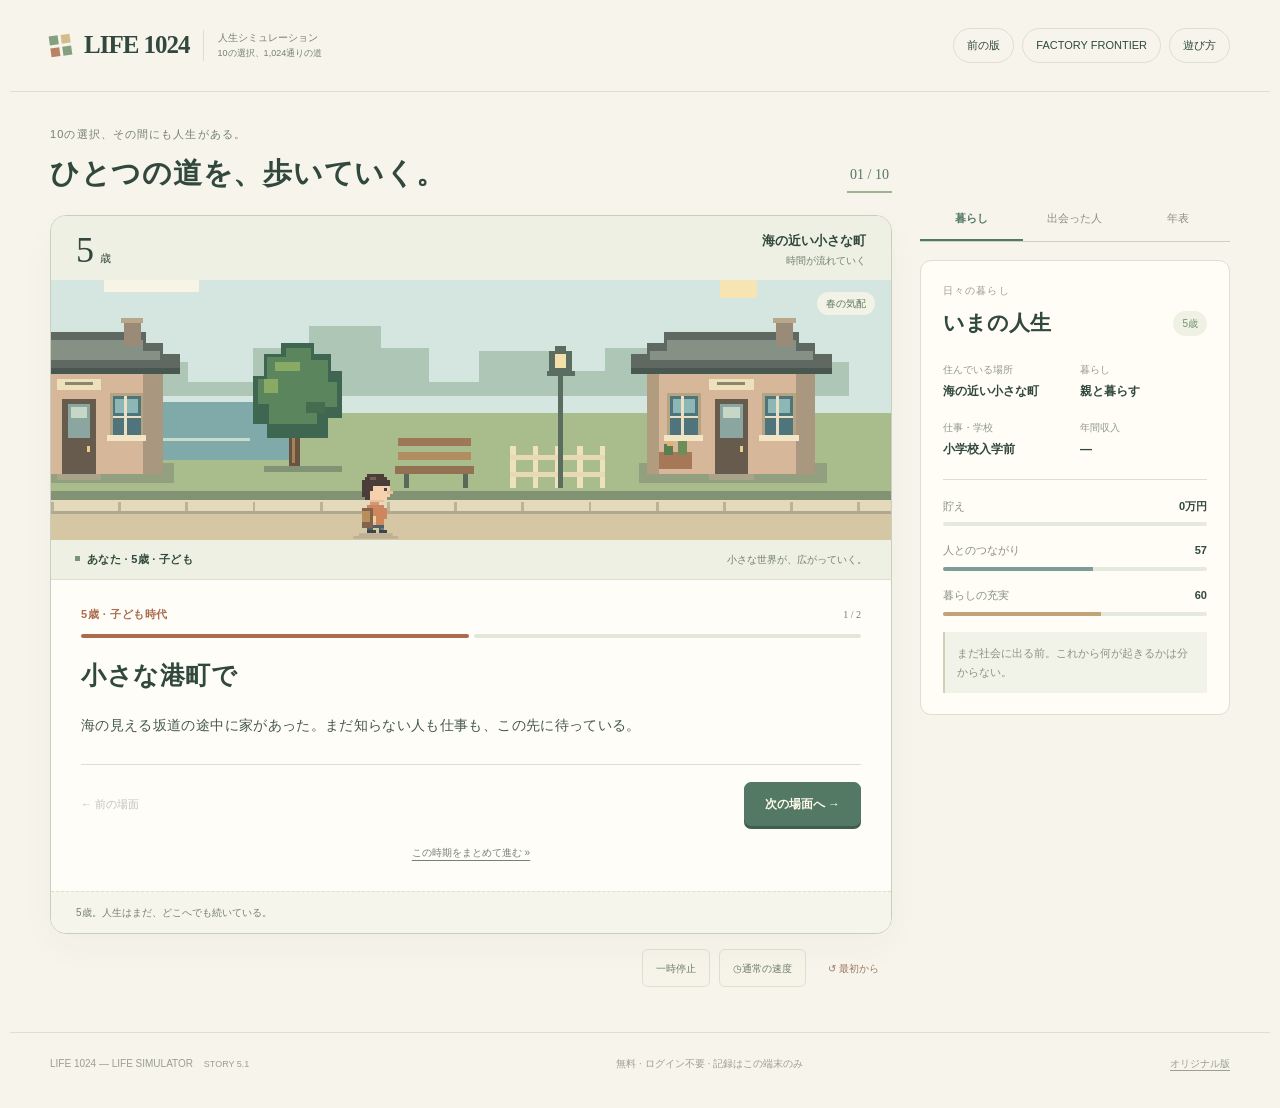
==== commit 9b840f17: "Keep LIFE 1024 walking direction consistent with the latest choice" ====
--- a/games/one-of-1024/index.html
+++ b/games/one-of-1024/index.html
@@ -5,7 +5,7 @@
 <meta name="theme-color" content="#f3efe4">
 <meta name="description" content="LIFE 1024 — 5歳から人生が自動で進み、10回の分かれ道から1,024通りの未来が生まれる無料の人生シミュレーション。ログイン不要。">
 <title>LIFE 1024｜人生シミュレーション</title>
-<link rel="stylesheet" href="./life-ui.css?v=5.0">
+<link rel="stylesheet" href="./life-ui.css?v=5.1">
 </head>
 <body>
 <div class="app">
@@ -75,13 +75,13 @@
   <section class="panel collection" id="comparisonPanel" hidden><div class="panel-kicker">もうひとつの人生</div><h2>もし別の道だったら</h2><p>結末まで到達すると、以前の人生と違いを比べられます。選んだ道の記録はこの端末に保存されます。</p><div id="compare" class="compare">初めての人生が進行中です。</div></section>
 </aside>
 </main>
-<footer class="footer"><span>LIFE 1024 — LIFE SIMULATOR <small>STORY 5.0</small></span><span>無料 · ログイン不要 · 記録はこの端末のみ</span><a href="./classic.html">オリジナル版</a></footer>
+<footer class="footer"><span>LIFE 1024 — LIFE SIMULATOR <small>STORY 5.1</small></span><span>無料 · ログイン不要 · 記録はこの端末のみ</span><a href="./classic.html">オリジナル版</a></footer>
 </div>
 <dialog id="helpDialog"><h2>遊び方</h2><p>主人公は年齢と職業に合わせて姿を変え、選んだ道へ歩きます。登場人物は出会いの場面から登場し、「出会った人」で紹介を読み返せます。人生は子ども時代から自動で進みます。「一時停止」で文章をゆっくり読めます。途中で道が二つに分かれたときだけ、どちらへ進むかを選びます。</p><p>選択は10回。幼少期から8つの物語へ分かれ、それぞれの7回の選択が暮らしと後の事件に残ります。8 × 128 ＝ 1,024通りの人生の記録が生まれます。共通する舞台や事件も、選んだ対応とその結果が異なります。</p><p>人間関係、暮らし、仕事、住む場所、お金は、過去の選択とその後の出来事で変わっていきます。「次の場面へ」で一つずつ進められます。「この時期をまとめて進む」で選択まで移動できます。</p><p>この版の記録は旧版と分けて保存されます。前の道を押すと、その地点から別の人生を生き直せます。過去の結果はブラウザーに保存されます。</p><button id="closeHelp" type="button" class="primary">閉じる</button></dialog>
 <script src="./life-v2-data.js?v=2.1"></script>
-<script src="./life-v3-stories.js?v=5.0"></script>
-<script src="./life-connections.js?v=5.0"></script>
-<script src="./life-world.js?v=5.0"></script>
-<script src="./life-avatar.js?v=5.0"></script>
-<script src="./life-v2.js?v=5.0"></script>
+<script src="./life-v3-stories.js?v=5.1"></script>
+<script src="./life-connections.js?v=5.1"></script>
+<script src="./life-world.js?v=5.1"></script>
+<script src="./life-avatar.js?v=5.1"></script>
+<script src="./life-v2.js?v=5.1"></script>
 </body></html>
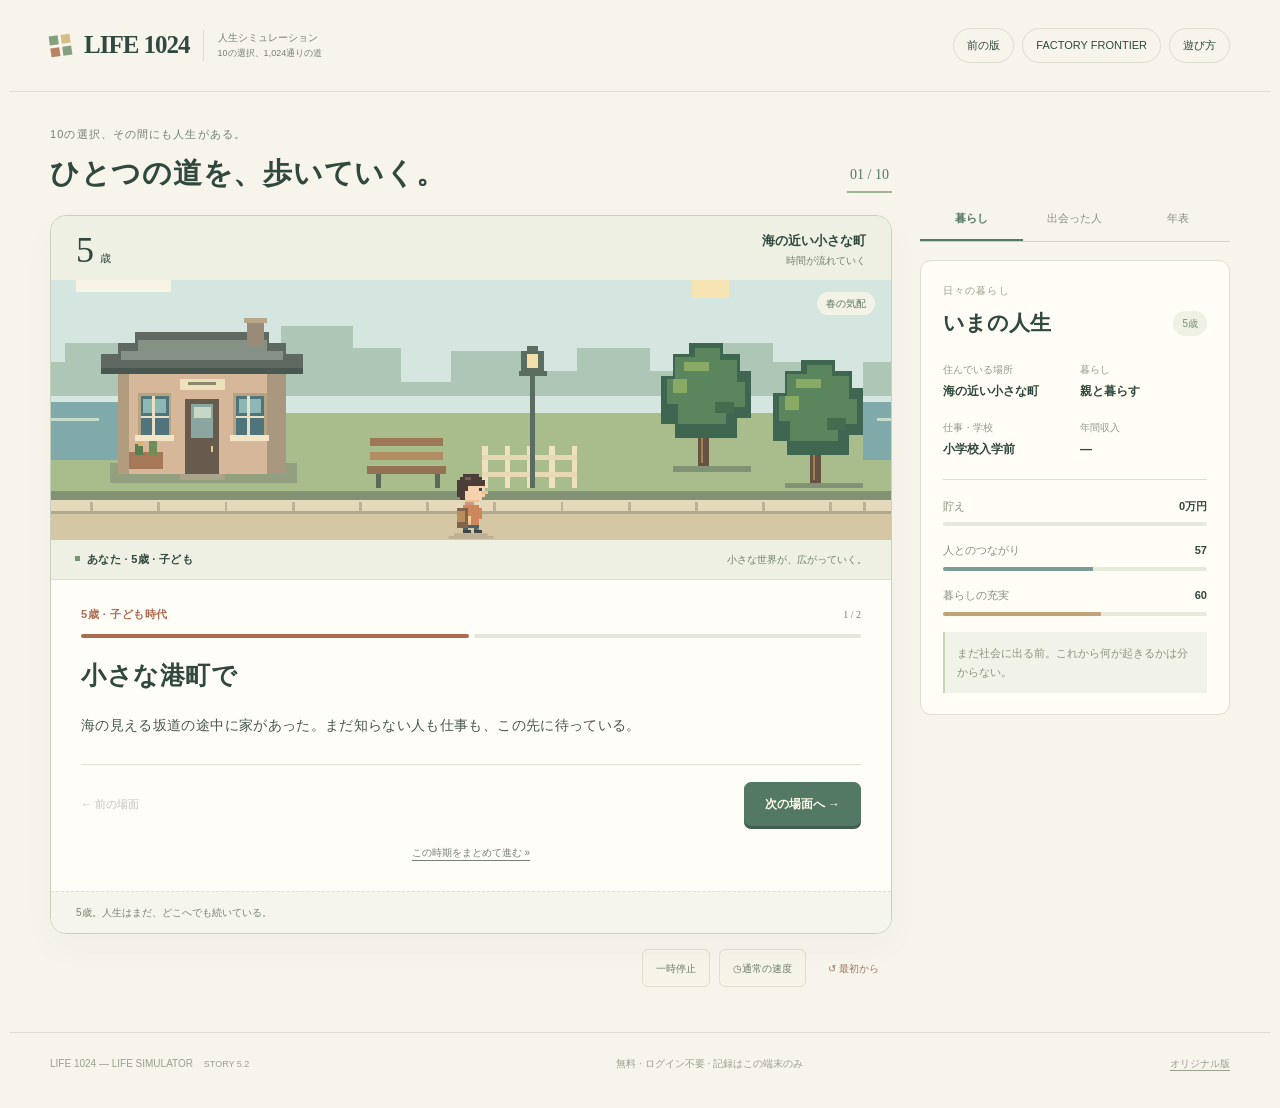
==== commit ef51d4cb: "Advance through changing life scenes instead of walking back and forth" ====
--- a/games/one-of-1024/index.html
+++ b/games/one-of-1024/index.html
@@ -5,7 +5,7 @@
 <meta name="theme-color" content="#f3efe4">
 <meta name="description" content="LIFE 1024 — 5歳から人生が自動で進み、10回の分かれ道から1,024通りの未来が生まれる無料の人生シミュレーション。ログイン不要。">
 <title>LIFE 1024｜人生シミュレーション</title>
-<link rel="stylesheet" href="./life-ui.css?v=5.1">
+<link rel="stylesheet" href="./life-ui.css?v=5.2">
 </head>
 <body>
 <div class="app">
@@ -26,7 +26,7 @@
 <div class="walker-scene" id="walkerScene" role="img" aria-label="人生の道を歩く主人公">
   <svg class="walker-road" viewBox="0 0 600 260" preserveAspectRatio="xMidYMid slice" aria-hidden="true">
     <g id="pixelLandscape" shape-rendering="crispEdges"></g>
-    <path id="routeLeft" class="road-fork" d="M288 225H196"/>
+    <path id="routeLeft" class="road-fork" d="M312 225H404"/>
     <path id="routeRight" class="road-fork" d="M312 225H404"/>
     <g id="walkerPawn" transform="translate(300 218)"><path d="M-12 0h24v2h4v2h-32v-2h4z" fill="#514d49" opacity=".18"/><g id="walkerPixels" shape-rendering="crispEdges"></g></g>
   </svg>
@@ -41,8 +41,8 @@
   </div>
   <div id="fork" class="fork hidden">
     <div class="fork-caption" id="forkCaption">人生の分かれ道</div><h2 class="fork-head" id="forkHead">6歳 — 最初の分かれ道</h2>
-    <button class="fork-card left" id="choice0" type="button"><span class="fork-index">A <span>左の道</span></span><strong id="choiceTitle0"></strong><span id="choiceSub0" class="fork-desc"></span><span class="fork-arrow">この道へ進む ↗</span></button>
-    <button class="fork-card right" id="choice1" type="button"><span class="fork-index">B <span>右の道</span></span><strong id="choiceTitle1"></strong><span id="choiceSub1" class="fork-desc"></span><span class="fork-arrow">この道へ進む ↗</span></button>
+    <button class="fork-card left" id="choice0" type="button"><span class="fork-index">A <span>これからの選択</span></span><strong id="choiceTitle0"></strong><span id="choiceSub0" class="fork-desc"></span><span class="fork-arrow">この道へ進む ↗</span></button>
+    <button class="fork-card right" id="choice1" type="button"><span class="fork-index">B <span>これからの選択</span></span><strong id="choiceTitle1"></strong><span id="choiceSub1" class="fork-desc"></span><span class="fork-arrow">この道へ進む ↗</span></button>
     <p class="fork-question" id="forkQuestion">どちらの道を選ぶ？</p><button id="forkPerson" class="scene-person hidden" type="button"></button>
   </div>
   <div id="ending" class="ending hidden"><div class="ending-eyebrow">THE LIFE THAT HAPPENED</div><h2 id="endingTitle">一つの人生が終わった。</h2><p id="endingText"></p><div class="ending-actions"><button id="retry" class="primary" type="button">別の人生を生きる <span>↗</span></button><button id="compareBtn" class="ghost" type="button">前の人生と比較</button></div></div>
@@ -75,13 +75,13 @@
   <section class="panel collection" id="comparisonPanel" hidden><div class="panel-kicker">もうひとつの人生</div><h2>もし別の道だったら</h2><p>結末まで到達すると、以前の人生と違いを比べられます。選んだ道の記録はこの端末に保存されます。</p><div id="compare" class="compare">初めての人生が進行中です。</div></section>
 </aside>
 </main>
-<footer class="footer"><span>LIFE 1024 — LIFE SIMULATOR <small>STORY 5.1</small></span><span>無料 · ログイン不要 · 記録はこの端末のみ</span><a href="./classic.html">オリジナル版</a></footer>
+<footer class="footer"><span>LIFE 1024 — LIFE SIMULATOR <small>STORY 5.2</small></span><span>無料 · ログイン不要 · 記録はこの端末のみ</span><a href="./classic.html">オリジナル版</a></footer>
 </div>
 <dialog id="helpDialog"><h2>遊び方</h2><p>主人公は年齢と職業に合わせて姿を変え、選んだ道へ歩きます。登場人物は出会いの場面から登場し、「出会った人」で紹介を読み返せます。人生は子ども時代から自動で進みます。「一時停止」で文章をゆっくり読めます。途中で道が二つに分かれたときだけ、どちらへ進むかを選びます。</p><p>選択は10回。幼少期から8つの物語へ分かれ、それぞれの7回の選択が暮らしと後の事件に残ります。8 × 128 ＝ 1,024通りの人生の記録が生まれます。共通する舞台や事件も、選んだ対応とその結果が異なります。</p><p>人間関係、暮らし、仕事、住む場所、お金は、過去の選択とその後の出来事で変わっていきます。「次の場面へ」で一つずつ進められます。「この時期をまとめて進む」で選択まで移動できます。</p><p>この版の記録は旧版と分けて保存されます。前の道を押すと、その地点から別の人生を生き直せます。過去の結果はブラウザーに保存されます。</p><button id="closeHelp" type="button" class="primary">閉じる</button></dialog>
 <script src="./life-v2-data.js?v=2.1"></script>
-<script src="./life-v3-stories.js?v=5.1"></script>
-<script src="./life-connections.js?v=5.1"></script>
-<script src="./life-world.js?v=5.1"></script>
-<script src="./life-avatar.js?v=5.1"></script>
-<script src="./life-v2.js?v=5.1"></script>
+<script src="./life-v3-stories.js?v=5.2"></script>
+<script src="./life-connections.js?v=5.2"></script>
+<script src="./life-world.js?v=5.2"></script>
+<script src="./life-avatar.js?v=5.2"></script>
+<script src="./life-v2.js?v=5.2"></script>
 </body></html>
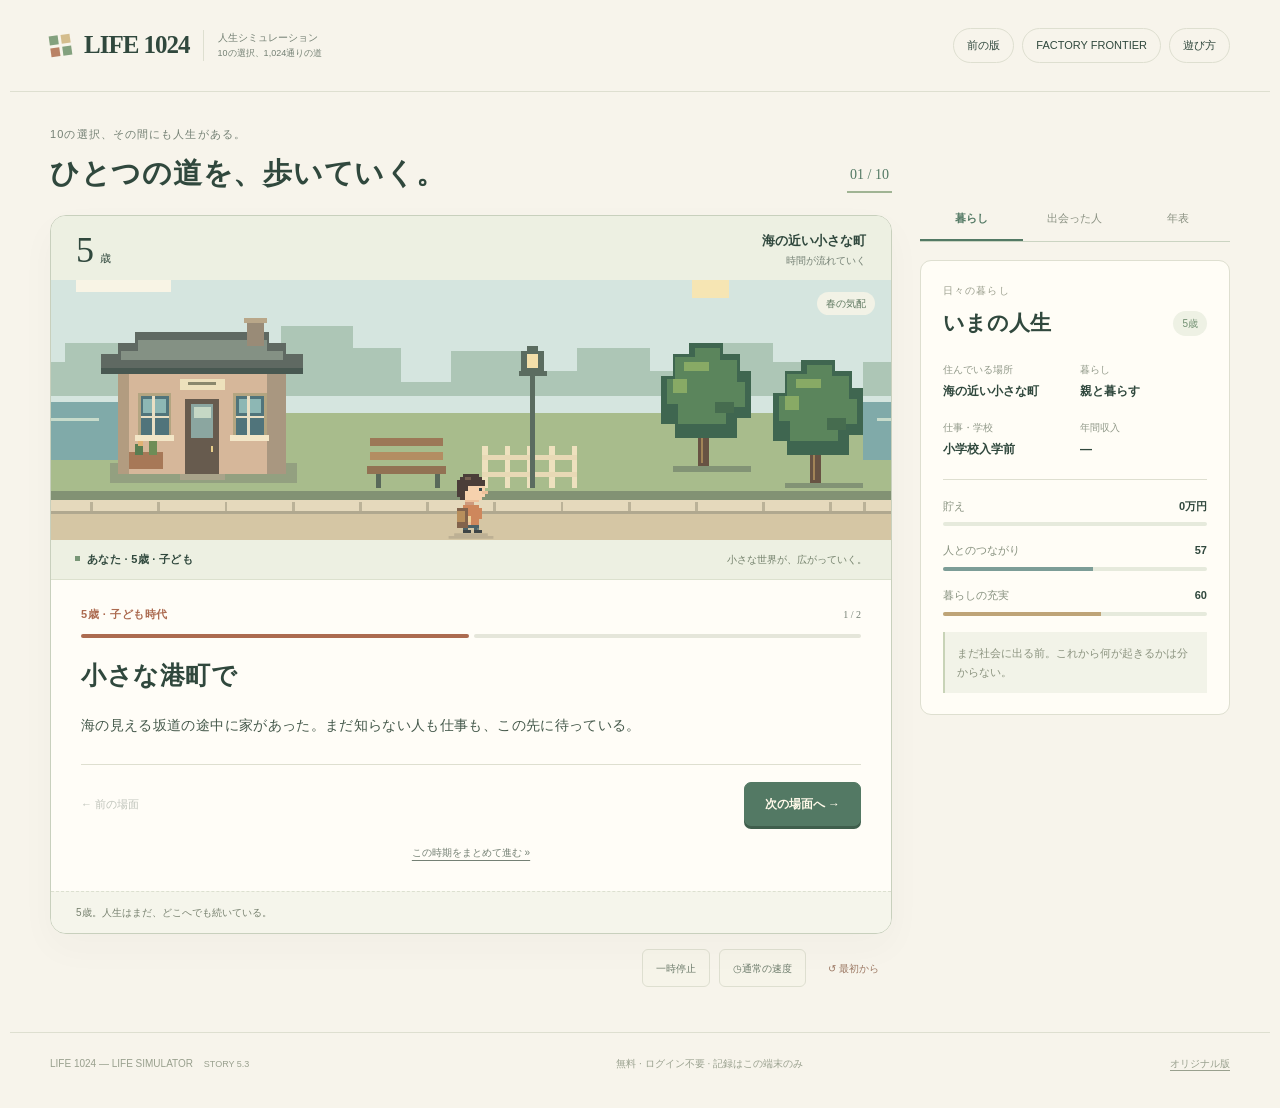
==== commit 79831eee: "Show actual forked roads and walk along the selected branch" ====
--- a/games/one-of-1024/index.html
+++ b/games/one-of-1024/index.html
@@ -5,7 +5,7 @@
 <meta name="theme-color" content="#f3efe4">
 <meta name="description" content="LIFE 1024 — 5歳から人生が自動で進み、10回の分かれ道から1,024通りの未来が生まれる無料の人生シミュレーション。ログイン不要。">
 <title>LIFE 1024｜人生シミュレーション</title>
-<link rel="stylesheet" href="./life-ui.css?v=5.2">
+<link rel="stylesheet" href="./life-ui.css?v=5.3">
 </head>
 <body>
 <div class="app">
@@ -26,8 +26,20 @@
 <div class="walker-scene" id="walkerScene" role="img" aria-label="人生の道を歩く主人公">
   <svg class="walker-road" viewBox="0 0 600 260" preserveAspectRatio="xMidYMid slice" aria-hidden="true">
     <g id="pixelLandscape" shape-rendering="crispEdges"></g>
-    <path id="routeLeft" class="road-fork" d="M312 225H404"/>
-    <path id="routeRight" class="road-fork" d="M312 225H404"/>
+    <g id="forkLandscape" class="fork-landscape">
+      <path d="M0 0H600V260H0z" fill="#dbe6d8"/>
+      <path d="M0 70H600V260H0z" fill="#b1c59a"/>
+      <path d="M0 68V54h44V42h50v12h56v14h60V50h56V40h50v14h52v14h66V48h58v12h108v10z" fill="#91ad8b"/>
+      <g fill="#eff2df"><path d="M45 22h24V14h32v8h20v8H45z M380 27h20V19h30v8h24v8h-74z"/></g>
+      <g fill="#8daa7e"><path d="M36 110h5v8h-5z M74 232h6v8h-6z M176 99h4v7h-4z M340 79h5v7h-5z M493 174h5v8h-5z M550 76h5v7h-5z"/></g>
+      <path d="M-20 184H260 Q325 184 386 124H620 M260 184 Q325 184 386 232H620" fill="none" stroke="#a99572" stroke-width="36" stroke-linejoin="round"/>
+      <path d="M-20 184H260 Q325 184 386 124H620 M260 184 Q325 184 386 232H620" fill="none" stroke="#e6d3a8" stroke-width="30" stroke-linejoin="round"/>
+      <path id="routeLeft" class="road-fork" d="M260 184 Q325 184 386 124H520"/>
+      <path id="routeRight" class="road-fork" d="M260 184 Q325 184 386 232H520"/>
+      <g transform="translate(350 162)" shape-rendering="crispEdges"><path d="M0 0h4v41H0z" fill="#826c51"/><path d="M-21 3h43v16h-43z" fill="#f3e8c9"/><path d="M-21 22h43v16h-43z" fill="#f3e8c9"/></g>
+      <text x="352" y="177" text-anchor="middle" font-size="12" fill="#986344">A ↗</text><text x="352" y="196" text-anchor="middle" font-size="12" fill="#52795c">B ↘</text>
+      <text x="452" y="64" text-anchor="middle" font-size="12" fill="#805c3e">A の道</text><text x="452" y="174" text-anchor="middle" font-size="12" fill="#486b51">B の道</text>
+    </g>
     <g id="walkerPawn" transform="translate(300 218)"><path d="M-12 0h24v2h4v2h-32v-2h4z" fill="#514d49" opacity=".18"/><g id="walkerPixels" shape-rendering="crispEdges"></g></g>
   </svg>
   <span id="seasonLabel" class="season-label">春の気配</span>
@@ -41,8 +53,8 @@
   </div>
   <div id="fork" class="fork hidden">
     <div class="fork-caption" id="forkCaption">人生の分かれ道</div><h2 class="fork-head" id="forkHead">6歳 — 最初の分かれ道</h2>
-    <button class="fork-card left" id="choice0" type="button"><span class="fork-index">A <span>これからの選択</span></span><strong id="choiceTitle0"></strong><span id="choiceSub0" class="fork-desc"></span><span class="fork-arrow">この道へ進む ↗</span></button>
-    <button class="fork-card right" id="choice1" type="button"><span class="fork-index">B <span>これからの選択</span></span><strong id="choiceTitle1"></strong><span id="choiceSub1" class="fork-desc"></span><span class="fork-arrow">この道へ進む ↗</span></button>
+    <button class="fork-card left" id="choice0" type="button"><span class="fork-index">A <span>右上の道 ↗</span></span><strong id="choiceTitle0"></strong><span id="choiceSub0" class="fork-desc"></span><span class="fork-arrow">この道へ進む ↗</span></button>
+    <button class="fork-card right" id="choice1" type="button"><span class="fork-index">B <span>右下の道 ↘</span></span><strong id="choiceTitle1"></strong><span id="choiceSub1" class="fork-desc"></span><span class="fork-arrow">この道へ進む ↗</span></button>
     <p class="fork-question" id="forkQuestion">どちらの道を選ぶ？</p><button id="forkPerson" class="scene-person hidden" type="button"></button>
   </div>
   <div id="ending" class="ending hidden"><div class="ending-eyebrow">THE LIFE THAT HAPPENED</div><h2 id="endingTitle">一つの人生が終わった。</h2><p id="endingText"></p><div class="ending-actions"><button id="retry" class="primary" type="button">別の人生を生きる <span>↗</span></button><button id="compareBtn" class="ghost" type="button">前の人生と比較</button></div></div>
@@ -75,13 +87,13 @@
   <section class="panel collection" id="comparisonPanel" hidden><div class="panel-kicker">もうひとつの人生</div><h2>もし別の道だったら</h2><p>結末まで到達すると、以前の人生と違いを比べられます。選んだ道の記録はこの端末に保存されます。</p><div id="compare" class="compare">初めての人生が進行中です。</div></section>
 </aside>
 </main>
-<footer class="footer"><span>LIFE 1024 — LIFE SIMULATOR <small>STORY 5.2</small></span><span>無料 · ログイン不要 · 記録はこの端末のみ</span><a href="./classic.html">オリジナル版</a></footer>
+<footer class="footer"><span>LIFE 1024 — LIFE SIMULATOR <small>STORY 5.3</small></span><span>無料 · ログイン不要 · 記録はこの端末のみ</span><a href="./classic.html">オリジナル版</a></footer>
 </div>
 <dialog id="helpDialog"><h2>遊び方</h2><p>主人公は年齢と職業に合わせて姿を変え、選んだ道へ歩きます。登場人物は出会いの場面から登場し、「出会った人」で紹介を読み返せます。人生は子ども時代から自動で進みます。「一時停止」で文章をゆっくり読めます。途中で道が二つに分かれたときだけ、どちらへ進むかを選びます。</p><p>選択は10回。幼少期から8つの物語へ分かれ、それぞれの7回の選択が暮らしと後の事件に残ります。8 × 128 ＝ 1,024通りの人生の記録が生まれます。共通する舞台や事件も、選んだ対応とその結果が異なります。</p><p>人間関係、暮らし、仕事、住む場所、お金は、過去の選択とその後の出来事で変わっていきます。「次の場面へ」で一つずつ進められます。「この時期をまとめて進む」で選択まで移動できます。</p><p>この版の記録は旧版と分けて保存されます。前の道を押すと、その地点から別の人生を生き直せます。過去の結果はブラウザーに保存されます。</p><button id="closeHelp" type="button" class="primary">閉じる</button></dialog>
 <script src="./life-v2-data.js?v=2.1"></script>
-<script src="./life-v3-stories.js?v=5.2"></script>
-<script src="./life-connections.js?v=5.2"></script>
-<script src="./life-world.js?v=5.2"></script>
-<script src="./life-avatar.js?v=5.2"></script>
-<script src="./life-v2.js?v=5.2"></script>
+<script src="./life-v3-stories.js?v=5.3"></script>
+<script src="./life-connections.js?v=5.3"></script>
+<script src="./life-world.js?v=5.3"></script>
+<script src="./life-avatar.js?v=5.3"></script>
+<script src="./life-v2.js?v=5.3"></script>
 </body></html>
--- a/games/one-of-1024/life-ui.css
+++ b/games/one-of-1024/life-ui.css
@@ -17,3 +17,5 @@
 @media(max-width:780px){.layout{grid-template-columns:1fr;max-width:640px;padding:20px}.topbar{padding:17px 20px;min-height:76px}.sidebar{padding-top:0}.sidebar-tabs{margin-bottom:12px}.panel{padding:22px}.sidebar-tabs button{padding:13px 6px;font-size:12px}.play-top{margin-bottom:17px}.brand-detail{display:none}.brand-mark{font-size:23px}.walker-scene{height:240px}.footer{padding:20px;flex-wrap:wrap}.collection{margin-top:14px}}
 @media(max-width:440px){.topbar{padding:16px}.brand{gap:9px}.brand-mark{font-size:21px}.brand-icon{grid-template-columns:7px 7px;gap:2px}.brand-icon i{width:7px;height:7px}.nav{gap:5px}.nav-item{padding:6px 9px;font-size:10px}.layout{padding:18px 13px 30px;gap:24px}h1{font-size:23px;letter-spacing:0}.eyebrow{font-size:10px;letter-spacing:.035em}.count{font-size:12px}.stage{border-radius:12px}.stage-info{padding:13px 17px 10px}.stage-date span{font-size:31px}.stage-place strong{font-size:12px}.walker-scene{height:200px}.avatar-ribbon{padding:9px 15px}.avatar-caption{font-size:10px}#routeHint{max-width:115px;text-align:right;font-size:9px!important}.travel{padding:21px 20px 13px;min-height:310px}.travel h2{font-size:22px;margin:16px 0 13px}.travel p,.fork-question{font-size:13px;line-height:2.05}.travel-bottom{margin-top:20px;gap:10px}.primary{font-size:11px;padding:10px 15px}.fork{padding:20px 17px;gap:12px}.fork-head{font-size:21px}.fork-card{padding:13px 11px;gap:10px;min-height:215px}.fork-card strong{font-size:13px}.fork-desc{font-size:11px}.scene-person:after{font-size:9px}.scene-person{padding:8px 10px;gap:9px}.scene-person small{font-size:9px}.road-footer{padding:11px 17px;font-size:9px}.play-control{justify-content:space-between;gap:4px}.speed-btn,.sound-free{font-size:10px;padding:7px 10px}.ending{padding:23px}.ending h2{font-size:24px}}
 @media(prefers-reduced-motion:reduce){html{scroll-behavior:auto}*,*:before,*:after{animation:none!important;transition:none!important}}
+
+.fork-landscape{display:none}.forking .fork-landscape{display:block}.forking .road-fork{opacity:.35;stroke-dasharray:3 10}.forking #routeLeft{stroke:#a87552}.forking #routeRight{stroke:#60886c}.forking .road-fork.chosen{opacity:1;stroke-width:4;stroke-dasharray:0}.forking .season-label{display:none}
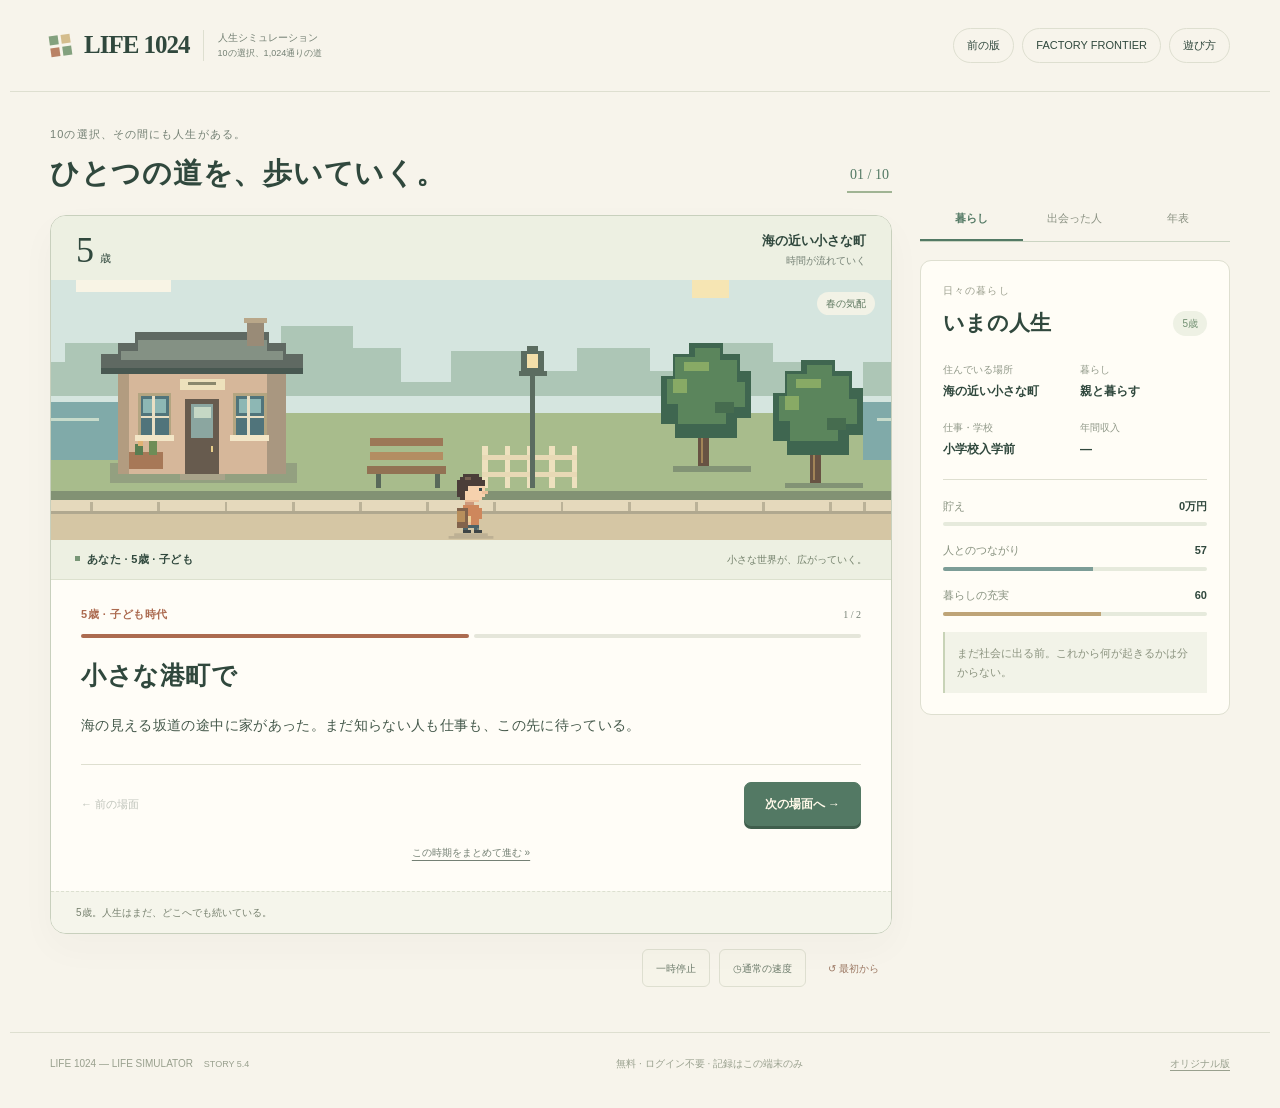
==== commit a0a1da1c: "Redraw fork landscape with pixel terrain, shaded foliage and wooden signposts" ====
--- a/games/one-of-1024/index.html
+++ b/games/one-of-1024/index.html
@@ -5,7 +5,7 @@
 <meta name="theme-color" content="#f3efe4">
 <meta name="description" content="LIFE 1024 — 5歳から人生が自動で進み、10回の分かれ道から1,024通りの未来が生まれる無料の人生シミュレーション。ログイン不要。">
 <title>LIFE 1024｜人生シミュレーション</title>
-<link rel="stylesheet" href="./life-ui.css?v=5.3">
+<link rel="stylesheet" href="./life-ui.css?v=5.4">
 </head>
 <body>
 <div class="app">
@@ -26,20 +26,8 @@
 <div class="walker-scene" id="walkerScene" role="img" aria-label="人生の道を歩く主人公">
   <svg class="walker-road" viewBox="0 0 600 260" preserveAspectRatio="xMidYMid slice" aria-hidden="true">
     <g id="pixelLandscape" shape-rendering="crispEdges"></g>
-    <g id="forkLandscape" class="fork-landscape">
-      <path d="M0 0H600V260H0z" fill="#dbe6d8"/>
-      <path d="M0 70H600V260H0z" fill="#b1c59a"/>
-      <path d="M0 68V54h44V42h50v12h56v14h60V50h56V40h50v14h52v14h66V48h58v12h108v10z" fill="#91ad8b"/>
-      <g fill="#eff2df"><path d="M45 22h24V14h32v8h20v8H45z M380 27h20V19h30v8h24v8h-74z"/></g>
-      <g fill="#8daa7e"><path d="M36 110h5v8h-5z M74 232h6v8h-6z M176 99h4v7h-4z M340 79h5v7h-5z M493 174h5v8h-5z M550 76h5v7h-5z"/></g>
-      <path d="M-20 184H260 Q325 184 386 124H620 M260 184 Q325 184 386 232H620" fill="none" stroke="#a99572" stroke-width="36" stroke-linejoin="round"/>
-      <path d="M-20 184H260 Q325 184 386 124H620 M260 184 Q325 184 386 232H620" fill="none" stroke="#e6d3a8" stroke-width="30" stroke-linejoin="round"/>
-      <path id="routeLeft" class="road-fork" d="M260 184 Q325 184 386 124H520"/>
-      <path id="routeRight" class="road-fork" d="M260 184 Q325 184 386 232H520"/>
-      <g transform="translate(350 162)" shape-rendering="crispEdges"><path d="M0 0h4v41H0z" fill="#826c51"/><path d="M-21 3h43v16h-43z" fill="#f3e8c9"/><path d="M-21 22h43v16h-43z" fill="#f3e8c9"/></g>
-      <text x="352" y="177" text-anchor="middle" font-size="12" fill="#986344">A ↗</text><text x="352" y="196" text-anchor="middle" font-size="12" fill="#52795c">B ↘</text>
-      <text x="452" y="64" text-anchor="middle" font-size="12" fill="#805c3e">A の道</text><text x="452" y="174" text-anchor="middle" font-size="12" fill="#486b51">B の道</text>
-    </g>
+    <g id="forkLandscape" class="fork-landscape"><image href="assets/fork-landscape.svg?v=5.4" width="600" height="260"/><path id="routeLeft" class="road-fork" d="M260 184 Q325 184 386 124H520"/>
+<path id="routeRight" class="road-fork" d="M260 184 Q325 184 386 232H520"/></g>
     <g id="walkerPawn" transform="translate(300 218)"><path d="M-12 0h24v2h4v2h-32v-2h4z" fill="#514d49" opacity=".18"/><g id="walkerPixels" shape-rendering="crispEdges"></g></g>
   </svg>
   <span id="seasonLabel" class="season-label">春の気配</span>
@@ -87,13 +75,13 @@
   <section class="panel collection" id="comparisonPanel" hidden><div class="panel-kicker">もうひとつの人生</div><h2>もし別の道だったら</h2><p>結末まで到達すると、以前の人生と違いを比べられます。選んだ道の記録はこの端末に保存されます。</p><div id="compare" class="compare">初めての人生が進行中です。</div></section>
 </aside>
 </main>
-<footer class="footer"><span>LIFE 1024 — LIFE SIMULATOR <small>STORY 5.3</small></span><span>無料 · ログイン不要 · 記録はこの端末のみ</span><a href="./classic.html">オリジナル版</a></footer>
+<footer class="footer"><span>LIFE 1024 — LIFE SIMULATOR <small>STORY 5.4</small></span><span>無料 · ログイン不要 · 記録はこの端末のみ</span><a href="./classic.html">オリジナル版</a></footer>
 </div>
 <dialog id="helpDialog"><h2>遊び方</h2><p>主人公は年齢と職業に合わせて姿を変え、選んだ道へ歩きます。登場人物は出会いの場面から登場し、「出会った人」で紹介を読み返せます。人生は子ども時代から自動で進みます。「一時停止」で文章をゆっくり読めます。途中で道が二つに分かれたときだけ、どちらへ進むかを選びます。</p><p>選択は10回。幼少期から8つの物語へ分かれ、それぞれの7回の選択が暮らしと後の事件に残ります。8 × 128 ＝ 1,024通りの人生の記録が生まれます。共通する舞台や事件も、選んだ対応とその結果が異なります。</p><p>人間関係、暮らし、仕事、住む場所、お金は、過去の選択とその後の出来事で変わっていきます。「次の場面へ」で一つずつ進められます。「この時期をまとめて進む」で選択まで移動できます。</p><p>この版の記録は旧版と分けて保存されます。前の道を押すと、その地点から別の人生を生き直せます。過去の結果はブラウザーに保存されます。</p><button id="closeHelp" type="button" class="primary">閉じる</button></dialog>
 <script src="./life-v2-data.js?v=2.1"></script>
-<script src="./life-v3-stories.js?v=5.3"></script>
-<script src="./life-connections.js?v=5.3"></script>
-<script src="./life-world.js?v=5.3"></script>
-<script src="./life-avatar.js?v=5.3"></script>
-<script src="./life-v2.js?v=5.3"></script>
+<script src="./life-v3-stories.js?v=5.4"></script>
+<script src="./life-connections.js?v=5.4"></script>
+<script src="./life-world.js?v=5.4"></script>
+<script src="./life-avatar.js?v=5.4"></script>
+<script src="./life-v2.js?v=5.4"></script>
 </body></html>
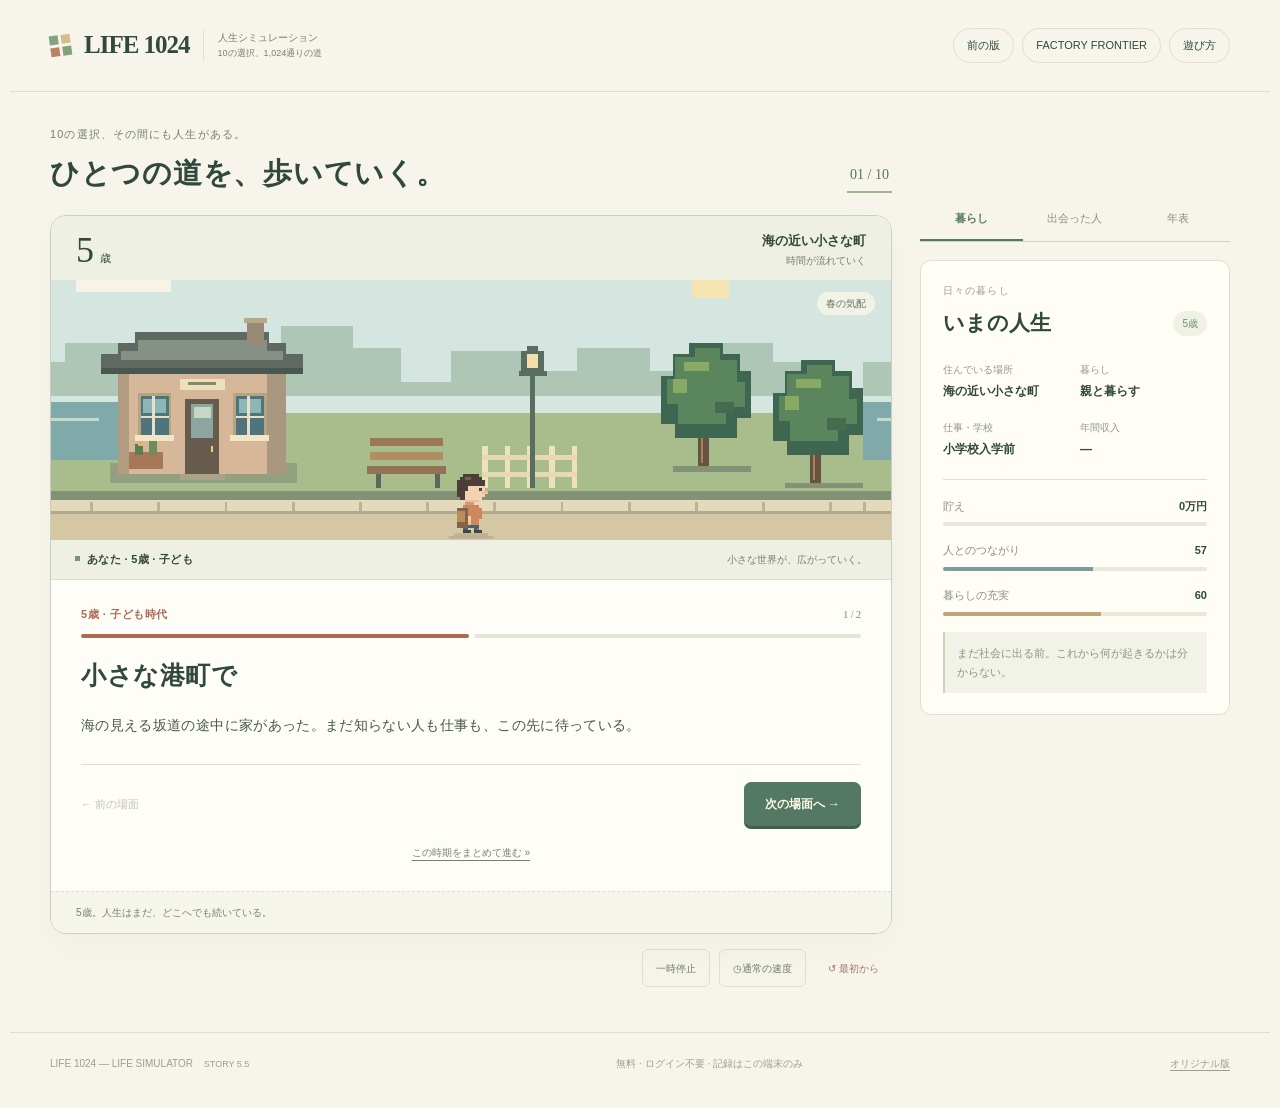
==== commit 11817c13: "Add ending route atlas across 1024 lives and revisit all ten decisions" ====
--- a/games/one-of-1024/index.html
+++ b/games/one-of-1024/index.html
@@ -5,7 +5,7 @@
 <meta name="theme-color" content="#f3efe4">
 <meta name="description" content="LIFE 1024 — 5歳から人生が自動で進み、10回の分かれ道から1,024通りの未来が生まれる無料の人生シミュレーション。ログイン不要。">
 <title>LIFE 1024｜人生シミュレーション</title>
-<link rel="stylesheet" href="./life-ui.css?v=5.4">
+<link rel="stylesheet" href="./life-ui.css?v=5.5">
 </head>
 <body>
 <div class="app">
@@ -26,7 +26,7 @@
 <div class="walker-scene" id="walkerScene" role="img" aria-label="人生の道を歩く主人公">
   <svg class="walker-road" viewBox="0 0 600 260" preserveAspectRatio="xMidYMid slice" aria-hidden="true">
     <g id="pixelLandscape" shape-rendering="crispEdges"></g>
-    <g id="forkLandscape" class="fork-landscape"><image href="assets/fork-landscape.svg?v=5.4" width="600" height="260"/><path id="routeLeft" class="road-fork" d="M260 184 Q325 184 386 124H520"/>
+    <g id="forkLandscape" class="fork-landscape"><image href="assets/fork-landscape.svg?v=5.5" width="600" height="260"/><path id="routeLeft" class="road-fork" d="M260 184 Q325 184 386 124H520"/>
 <path id="routeRight" class="road-fork" d="M260 184 Q325 184 386 232H520"/></g>
     <g id="walkerPawn" transform="translate(300 218)"><path d="M-12 0h24v2h4v2h-32v-2h4z" fill="#514d49" opacity=".18"/><g id="walkerPixels" shape-rendering="crispEdges"></g></g>
   </svg>
@@ -45,7 +45,7 @@
     <button class="fork-card right" id="choice1" type="button"><span class="fork-index">B <span>右下の道 ↘</span></span><strong id="choiceTitle1"></strong><span id="choiceSub1" class="fork-desc"></span><span class="fork-arrow">この道へ進む ↗</span></button>
     <p class="fork-question" id="forkQuestion">どちらの道を選ぶ？</p><button id="forkPerson" class="scene-person hidden" type="button"></button>
   </div>
-  <div id="ending" class="ending hidden"><div class="ending-eyebrow">THE LIFE THAT HAPPENED</div><h2 id="endingTitle">一つの人生が終わった。</h2><p id="endingText"></p><div class="ending-actions"><button id="retry" class="primary" type="button">別の人生を生きる <span>↗</span></button><button id="compareBtn" class="ghost" type="button">前の人生と比較</button></div></div>
+  <div id="ending" class="ending hidden"><div class="ending-eyebrow">THE LIFE THAT HAPPENED</div><h2 id="endingTitle">一つの人生が終わった。</h2><p id="endingText"></p><section id="lifeReview" class="life-review" aria-label="歩いてきた人生の道"></section><div class="ending-actions"><button id="retry" class="primary" type="button">別の人生を生きる <span>↗</span></button><button id="compareBtn" class="ghost" type="button">前の人生と比較</button></div></div>
   <div class="road-footer" id="roadFooter">5歳のある日。人生はまだ、どこへでも続いている。</div>
  </div>
  <div class="understage"><div class="understory"><div class="under-kicker">いま起きたこと</div><p id="latest">時間が進むと、人生にいろいろなことが起きます。</p></div><div class="play-control"><button id="pause" class="speed-btn" type="button" aria-pressed="false">一時停止</button><button class="speed-btn" id="speed" type="button"><span id="speedSymbol">◷</span><span id="speedLabel">通常の速度</span></button><button class="sound-free" id="restart" type="button">↺ 最初から</button></div></div>
@@ -75,13 +75,14 @@
   <section class="panel collection" id="comparisonPanel" hidden><div class="panel-kicker">もうひとつの人生</div><h2>もし別の道だったら</h2><p>結末まで到達すると、以前の人生と違いを比べられます。選んだ道の記録はこの端末に保存されます。</p><div id="compare" class="compare">初めての人生が進行中です。</div></section>
 </aside>
 </main>
-<footer class="footer"><span>LIFE 1024 — LIFE SIMULATOR <small>STORY 5.4</small></span><span>無料 · ログイン不要 · 記録はこの端末のみ</span><a href="./classic.html">オリジナル版</a></footer>
+<footer class="footer"><span>LIFE 1024 — LIFE SIMULATOR <small>STORY 5.5</small></span><span>無料 · ログイン不要 · 記録はこの端末のみ</span><a href="./classic.html">オリジナル版</a></footer>
 </div>
 <dialog id="helpDialog"><h2>遊び方</h2><p>主人公は年齢と職業に合わせて姿を変え、選んだ道へ歩きます。登場人物は出会いの場面から登場し、「出会った人」で紹介を読み返せます。人生は子ども時代から自動で進みます。「一時停止」で文章をゆっくり読めます。途中で道が二つに分かれたときだけ、どちらへ進むかを選びます。</p><p>選択は10回。幼少期から8つの物語へ分かれ、それぞれの7回の選択が暮らしと後の事件に残ります。8 × 128 ＝ 1,024通りの人生の記録が生まれます。共通する舞台や事件も、選んだ対応とその結果が異なります。</p><p>人間関係、暮らし、仕事、住む場所、お金は、過去の選択とその後の出来事で変わっていきます。「次の場面へ」で一つずつ進められます。「この時期をまとめて進む」で選択まで移動できます。</p><p>この版の記録は旧版と分けて保存されます。前の道を押すと、その地点から別の人生を生き直せます。過去の結果はブラウザーに保存されます。</p><button id="closeHelp" type="button" class="primary">閉じる</button></dialog>
 <script src="./life-v2-data.js?v=2.1"></script>
-<script src="./life-v3-stories.js?v=5.4"></script>
-<script src="./life-connections.js?v=5.4"></script>
-<script src="./life-world.js?v=5.4"></script>
-<script src="./life-avatar.js?v=5.4"></script>
-<script src="./life-v2.js?v=5.4"></script>
+<script src="./life-v3-stories.js?v=5.5"></script>
+<script src="./life-connections.js?v=5.5"></script>
+<script src="./life-world.js?v=5.5"></script>
+<script src="./life-avatar.js?v=5.5"></script>
+<script src="./life-review.js?v=5.5"></script>
+<script src="./life-v2.js?v=5.5"></script>
 </body></html>
--- a/games/one-of-1024/life-ui.css
+++ b/games/one-of-1024/life-ui.css
@@ -19,3 +19,5 @@
 @media(prefers-reduced-motion:reduce){html{scroll-behavior:auto}*,*:before,*:after{animation:none!important;transition:none!important}}
 
 .fork-landscape{display:none}.forking .fork-landscape{display:block}.forking .road-fork{opacity:.35;stroke-dasharray:3 10}.forking #routeLeft{stroke:#a87552}.forking #routeRight{stroke:#60886c}.forking .road-fork.chosen{opacity:1;stroke-width:4;stroke-dasharray:0}.forking .season-label{display:none}
+/* End-of-life route atlas */
+.life-review{margin-top:32px;padding-top:30px;border-top:1px solid #d9ddcc}.review-kicker{font-size:10px;letter-spacing:.16em;color:#8b775e}.review-heading h3{font-family:serif;font-size:25px;font-weight:500;line-height:1.5;margin:12px 0}.review-heading p,.review-instruction{font-size:12px!important;line-height:1.9!important;color:#778171}.review-tree{margin:22px 0 14px;padding:14px 10px;background:#edf0e3;border:1px solid #dbe0ce;border-radius:10px}.review-tree svg{width:100%;height:220px;display:block}.review-tree figcaption{display:flex;justify-content:space-between;gap:8px;font-size:10px;padding:10px 4px 0;color:#6d7964}.review-tree i{display:inline-block;width:16px;height:3px;background:#a9693f;margin-right:5px;vertical-align:middle}.review-jumps{display:grid;grid-template-columns:repeat(10,minmax(0,1fr));gap:4px;margin:18px 0}.review-jumps button{border:1px solid #d9d8c4;background:#f6f1e3;color:#875c3e;border-radius:5px;padding:7px 2px;cursor:pointer;display:grid;gap:4px}.review-jumps small{font-size:9px;color:#7c806d}.review-jumps b{font-family:serif;font-size:15px}.review-turn{border-bottom:1px solid #e0e1d1}.review-turn summary{display:flex;align-items:center;gap:10px;cursor:pointer;list-style:none;padding:4px 0;min-height:76px}.review-turn summary::-webkit-details-marker{display:none}.review-branch{width:58px;height:76px;flex:none}.review-turn-copy{display:grid;gap:5px}.review-turn-copy small{font-size:10px;color:#9a7859}.review-turn-copy strong{font-size:14px;line-height:1.65;font-weight:500}.review-expand{margin-left:auto;font-size:16px;color:#8b947b}.review-turn[open] .review-expand{transform:rotate(45deg)}.review-memory{padding:0 6px 22px 68px;font-size:12px;line-height:1.95}.review-memory p{font-size:12px;line-height:1.95}.review-question{color:#73806b}.review-options{display:grid;grid-template-columns:1fr 1fr;gap:9px;margin:16px 0}.review-options>div{padding:12px;background:#eeeee4;border:1px solid #dedfce;border-radius:6px}.review-options .review-picked{background:#f2e7d5;border-color:#c6a983}.review-options small{display:block;color:#87745e;font-size:10px;margin-bottom:5px}.review-options strong{font-size:12px;font-weight:500}.review-days{border-left:2px solid #bec9ad;padding-left:14px;margin-top:18px;color:#6a7867}.review-days>small{font-size:10px;letter-spacing:.1em}.review-days b{font-weight:500;color:#4d6358}.review-last{text-align:center;font-family:serif;font-size:15px!important;line-height:2!important;padding:22px 0;color:#6d7864}.ending-actions{margin-top:24px}.review-jumps button:focus-visible,.review-turn summary:focus-visible{outline:2px solid #a9693f;outline-offset:3px}@media(max-width:600px){.review-heading h3{font-size:21px}.review-memory{padding-left:8px}.review-branch{width:40px}.review-turn-copy strong{font-size:13px}.review-tree{padding:12px 3px}.review-tree figcaption{font-size:9px}.review-jumps{gap:3px}.review-jumps small{font-size:8px}.review-options{gap:7px}.review-options>div{padding:9px}}
